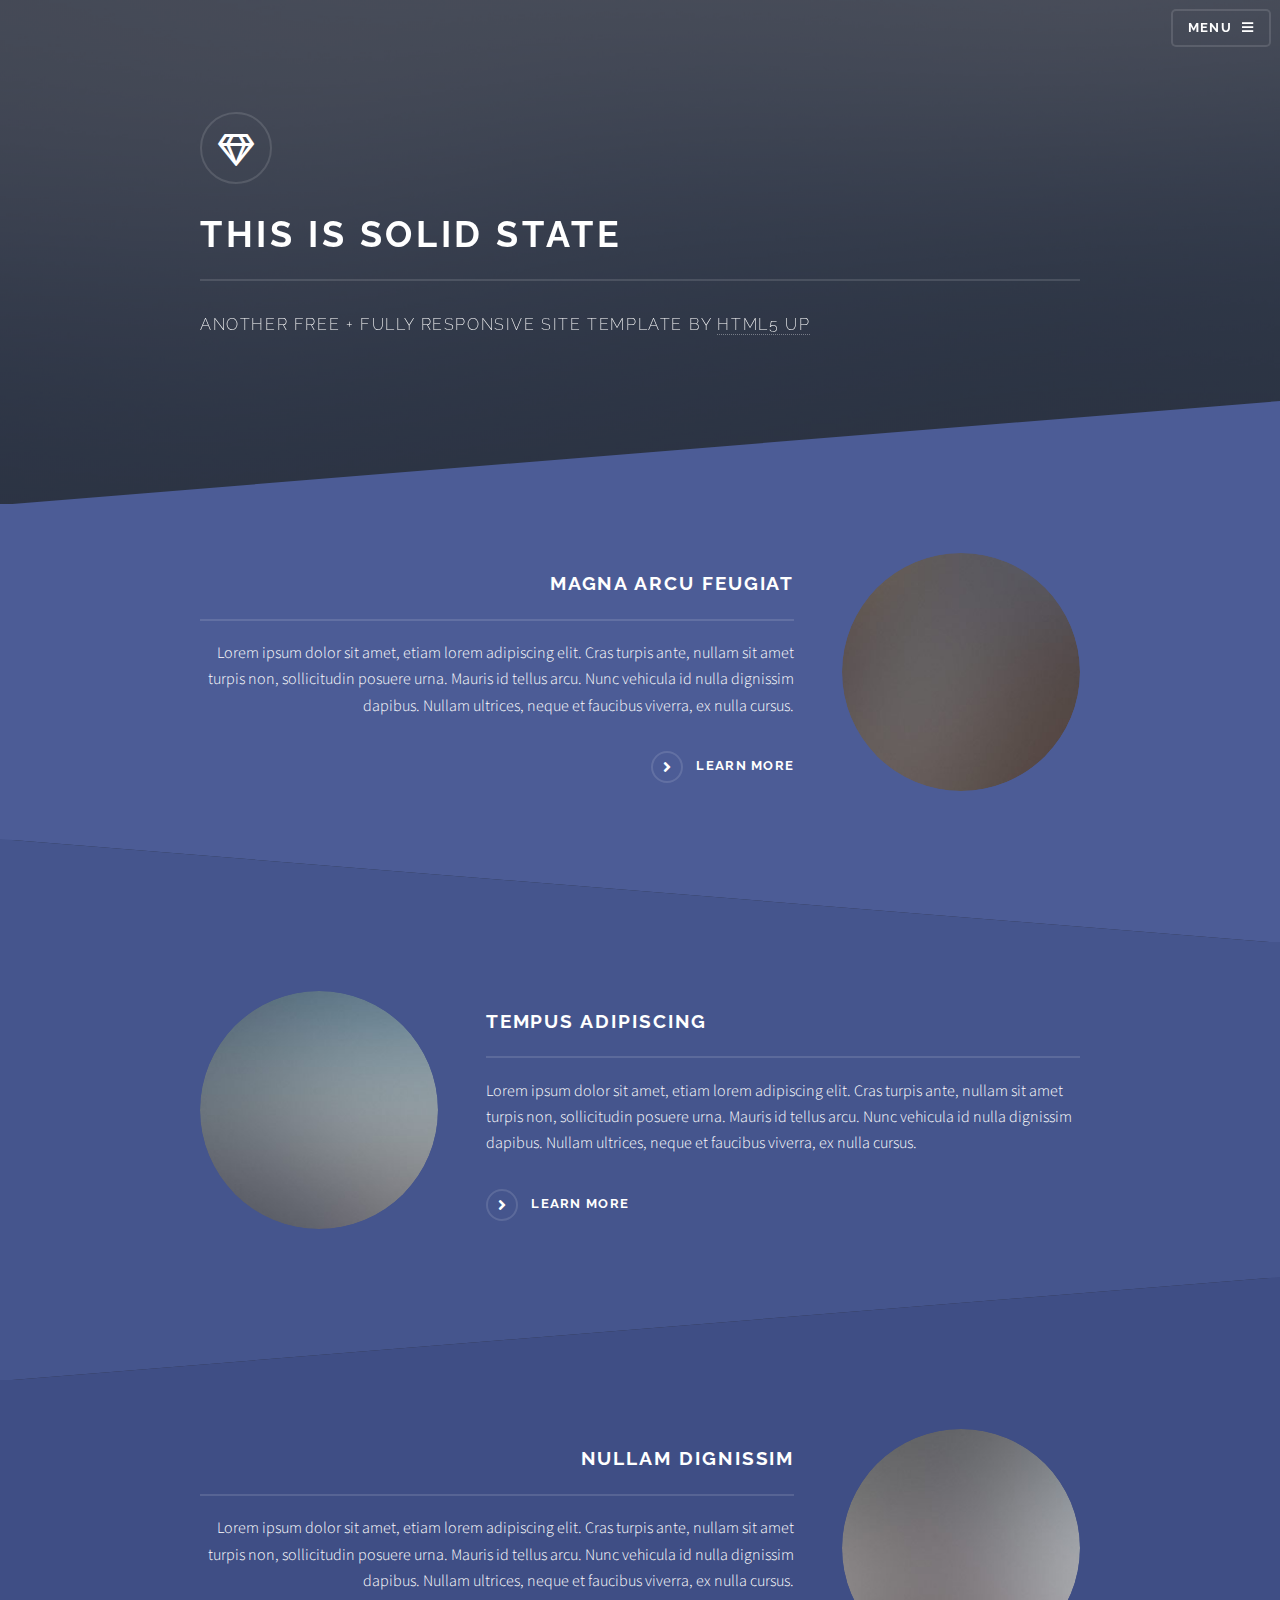
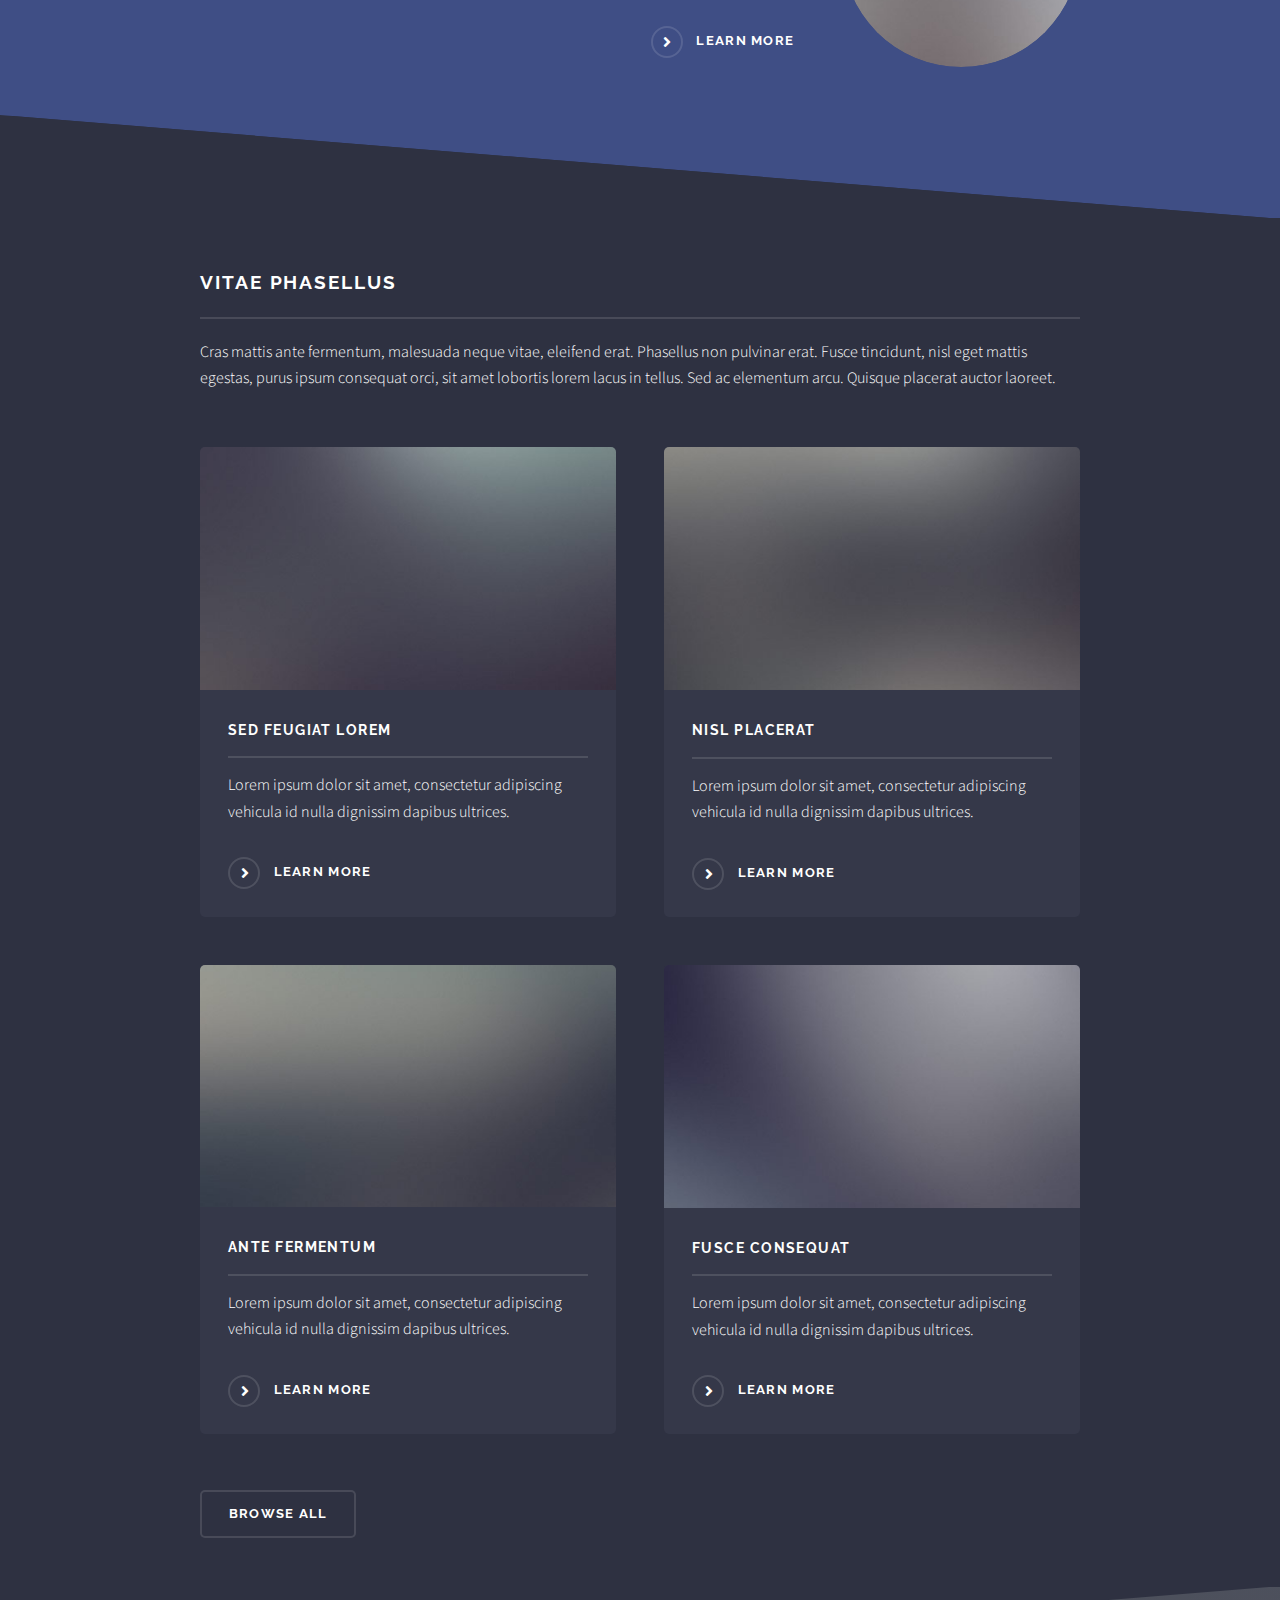
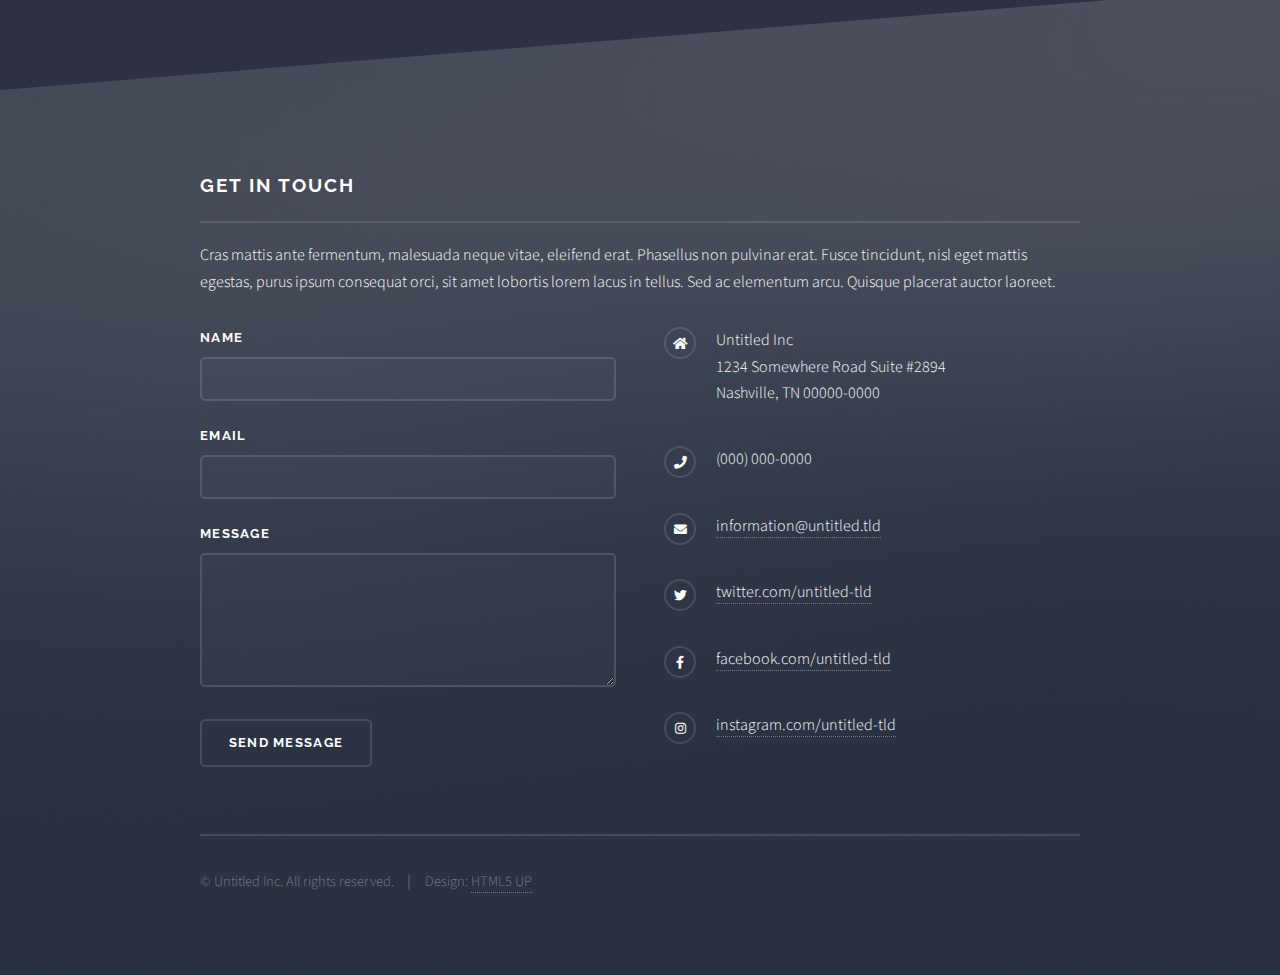
==== index.html @ 8d678330 "Add files via upload" ====
<!DOCTYPE HTML>
<!--
	Solid State by HTML5 UP
	html5up.net | @ajlkn
	Free for personal and commercial use under the CCA 3.0 license (html5up.net/license)
-->
<html>
	<head>
		<title>Solid State by HTML5 UP</title>
		<meta charset="utf-8" />
		<meta name="viewport" content="width=device-width, initial-scale=1, user-scalable=no" />
		<link rel="stylesheet" href="assets/css/main.css" />
		<noscript><link rel="stylesheet" href="assets/css/noscript.css" /></noscript>
	</head>
	<body class="is-preload">

		<!-- Page Wrapper -->
			<div id="page-wrapper">

				<!-- Header -->
					<header id="header" class="alt">
						<h1><a href="index.html">Solid State</a></h1>
						<nav>
							<a href="#menu">Menu</a>
						</nav>
					</header>

				<!-- Menu -->
					<nav id="menu">
						<div class="inner">
							<h2>Menu</h2>
							<ul class="links">
								<li><a href="index.html">Home</a></li>
								<li><a href="generic.html">Generic</a></li>
								<li><a href="elements.html">Elements</a></li>
								<li><a href="#">Log In</a></li>
								<li><a href="#">Sign Up</a></li>
							</ul>
							<a href="#" class="close">Close</a>
						</div>
					</nav>

				<!-- Banner -->
					<section id="banner">
						<div class="inner">
							<div class="logo"><span class="icon fa-gem"></span></div>
							<h2>This is Solid State</h2>
							<p>Another free + fully responsive site template by <a href="http://html5up.net">HTML5 UP</a></p>
						</div>
					</section>

				<!-- Wrapper -->
					<section id="wrapper">

						<!-- One -->
							<section id="one" class="wrapper spotlight style1">
								<div class="inner">
									<a href="#" class="image"><img src="images/pic01.jpg" alt="" /></a>
									<div class="content">
										<h2 class="major">Magna arcu feugiat</h2>
										<p>Lorem ipsum dolor sit amet, etiam lorem adipiscing elit. Cras turpis ante, nullam sit amet turpis non, sollicitudin posuere urna. Mauris id tellus arcu. Nunc vehicula id nulla dignissim dapibus. Nullam ultrices, neque et faucibus viverra, ex nulla cursus.</p>
										<a href="#" class="special">Learn more</a>
									</div>
								</div>
							</section>

						<!-- Two -->
							<section id="two" class="wrapper alt spotlight style2">
								<div class="inner">
									<a href="#" class="image"><img src="images/pic02.jpg" alt="" /></a>
									<div class="content">
										<h2 class="major">Tempus adipiscing</h2>
										<p>Lorem ipsum dolor sit amet, etiam lorem adipiscing elit. Cras turpis ante, nullam sit amet turpis non, sollicitudin posuere urna. Mauris id tellus arcu. Nunc vehicula id nulla dignissim dapibus. Nullam ultrices, neque et faucibus viverra, ex nulla cursus.</p>
										<a href="#" class="special">Learn more</a>
									</div>
								</div>
							</section>

						<!-- Three -->
							<section id="three" class="wrapper spotlight style3">
								<div class="inner">
									<a href="#" class="image"><img src="images/pic03.jpg" alt="" /></a>
									<div class="content">
										<h2 class="major">Nullam dignissim</h2>
										<p>Lorem ipsum dolor sit amet, etiam lorem adipiscing elit. Cras turpis ante, nullam sit amet turpis non, sollicitudin posuere urna. Mauris id tellus arcu. Nunc vehicula id nulla dignissim dapibus. Nullam ultrices, neque et faucibus viverra, ex nulla cursus.</p>
										<a href="#" class="special">Learn more</a>
									</div>
								</div>
							</section>

						<!-- Four -->
							<section id="four" class="wrapper alt style1">
								<div class="inner">
									<h2 class="major">Vitae phasellus</h2>
									<p>Cras mattis ante fermentum, malesuada neque vitae, eleifend erat. Phasellus non pulvinar erat. Fusce tincidunt, nisl eget mattis egestas, purus ipsum consequat orci, sit amet lobortis lorem lacus in tellus. Sed ac elementum arcu. Quisque placerat auctor laoreet.</p>
									<section class="features">
										<article>
											<a href="#" class="image"><img src="images/pic04.jpg" alt="" /></a>
											<h3 class="major">Sed feugiat lorem</h3>
											<p>Lorem ipsum dolor sit amet, consectetur adipiscing vehicula id nulla dignissim dapibus ultrices.</p>
											<a href="#" class="special">Learn more</a>
										</article>
										<article>
											<a href="#" class="image"><img src="images/pic05.jpg" alt="" /></a>
											<h3 class="major">Nisl placerat</h3>
											<p>Lorem ipsum dolor sit amet, consectetur adipiscing vehicula id nulla dignissim dapibus ultrices.</p>
											<a href="#" class="special">Learn more</a>
										</article>
										<article>
											<a href="#" class="image"><img src="images/pic06.jpg" alt="" /></a>
											<h3 class="major">Ante fermentum</h3>
											<p>Lorem ipsum dolor sit amet, consectetur adipiscing vehicula id nulla dignissim dapibus ultrices.</p>
											<a href="#" class="special">Learn more</a>
										</article>
										<article>
											<a href="#" class="image"><img src="images/pic07.jpg" alt="" /></a>
											<h3 class="major">Fusce consequat</h3>
											<p>Lorem ipsum dolor sit amet, consectetur adipiscing vehicula id nulla dignissim dapibus ultrices.</p>
											<a href="#" class="special">Learn more</a>
										</article>
									</section>
									<ul class="actions">
										<li><a href="#" class="button">Browse All</a></li>
									</ul>
								</div>
							</section>

					</section>

				<!-- Footer -->
					<section id="footer">
						<div class="inner">
							<h2 class="major">Get in touch</h2>
							<p>Cras mattis ante fermentum, malesuada neque vitae, eleifend erat. Phasellus non pulvinar erat. Fusce tincidunt, nisl eget mattis egestas, purus ipsum consequat orci, sit amet lobortis lorem lacus in tellus. Sed ac elementum arcu. Quisque placerat auctor laoreet.</p>
							<form method="post" action="#">
								<div class="fields">
									<div class="field">
										<label for="name">Name</label>
										<input type="text" name="name" id="name" />
									</div>
									<div class="field">
										<label for="email">Email</label>
										<input type="email" name="email" id="email" />
									</div>
									<div class="field">
										<label for="message">Message</label>
										<textarea name="message" id="message" rows="4"></textarea>
									</div>
								</div>
								<ul class="actions">
									<li><input type="submit" value="Send Message" /></li>
								</ul>
							</form>
							<ul class="contact">
								<li class="icon solid fa-home">
									Untitled Inc<br />
									1234 Somewhere Road Suite #2894<br />
									Nashville, TN 00000-0000
								</li>
								<li class="icon solid fa-phone">(000) 000-0000</li>
								<li class="icon solid fa-envelope"><a href="#">information@untitled.tld</a></li>
								<li class="icon brands fa-twitter"><a href="#">twitter.com/untitled-tld</a></li>
								<li class="icon brands fa-facebook-f"><a href="#">facebook.com/untitled-tld</a></li>
								<li class="icon brands fa-instagram"><a href="#">instagram.com/untitled-tld</a></li>
							</ul>
							<ul class="copyright">
								<li>&copy; Untitled Inc. All rights reserved.</li><li>Design: <a href="http://html5up.net">HTML5 UP</a></li>
							</ul>
						</div>
					</section>

			</div>

		<!-- Scripts -->
			<script src="assets/js/jquery.min.js"></script>
			<script src="assets/js/jquery.scrollex.min.js"></script>
			<script src="assets/js/browser.min.js"></script>
			<script src="assets/js/breakpoints.min.js"></script>
			<script src="assets/js/util.js"></script>
			<script src="assets/js/main.js"></script>

	</body>
</html>
---- assets/css/main.css ----
@import url(fontawesome-all.min.css);
@import url("https://fonts.googleapis.com/css?family=Raleway:200,700|Source+Sans+Pro:300,600,300italic,600italic");

/*
	Solid State by HTML5 UP
	html5up.net | @ajlkn
	Free for personal and commercial use under the CCA 3.0 license (html5up.net/license)
*/

html, body, div, span, applet, object,
iframe, h1, h2, h3, h4, h5, h6, p, blockquote,
pre, a, abbr, acronym, address, big, cite,
code, del, dfn, em, img, ins, kbd, q, s, samp,
small, strike, strong, sub, sup, tt, var, b,
u, i, center, dl, dt, dd, ol, ul, li, fieldset,
form, label, legend, table, caption, tbody,
tfoot, thead, tr, th, td, article, aside,
canvas, details, embed, figure, figcaption,
footer, header, hgroup, menu, nav, output, ruby,
section, summary, time, mark, audio, video {
	margin: 0;
	padding: 0;
	border: 0;
	font-size: 100%;
	font: inherit;
	vertical-align: baseline;}

article, aside, details, figcaption, figure,
footer, header, hgroup, menu, nav, section {
	display: block;}

body {
	line-height: 1;
}

ol, ul {
	list-style: none;
}

blockquote, q {
	quotes: none;
}

	blockquote:before, blockquote:after, q:before, q:after {
		content: '';
		content: none;
	}

table {
	border-collapse: collapse;
	border-spacing: 0;
}

body {
	-webkit-text-size-adjust: none;
}

mark {
	background-color: transparent;
	color: inherit;
}

input::-moz-focus-inner {
	border: 0;
	padding: 0;
}

input, select, textarea {
	-moz-appearance: none;
	-webkit-appearance: none;
	-ms-appearance: none;
	appearance: none;
}

/* Basic */

	@-ms-viewport {
		width: device-width;
	}

	body {
		-ms-overflow-style: scrollbar;
	}

	@media screen and (max-width: 480px) {

		html, body {
			min-width: 320px;
		}

	}

	html {
		box-sizing: border-box;
	}

	*, *:before, *:after {
		box-sizing: inherit;
	}

	body {
		background-color: #2e3141;
		background-image: linear-gradient(to top, rgba(46, 49, 65, 0.8), rgba(46, 49, 65, 0.8)), url("../../images/bg.jpg");
		background-size: auto, cover;
		background-attachment: fixed, fixed;
		background-position: center, center;
	}

		body.is-preload *, body.is-preload *:before, body.is-preload *:after {
			-moz-animation: none !important;
			-webkit-animation: none !important;
			-ms-animation: none !important;
			animation: none !important;
			-moz-transition: none !important;
			-webkit-transition: none !important;
			-ms-transition: none !important;
			transition: none !important;
		}

/* Type */

	body, input, select, textarea {
		color: #ffffff;
		font-family: "Source Sans Pro", Helvetica, sans-serif;
		font-size: 16.5pt;
		font-weight: 300;
		line-height: 1.65;
	}

		@media screen and (max-width: 1680px) {

			body, input, select, textarea {
				font-size: 13pt;
			}

		}

		@media screen and (max-width: 1280px) {

			body, input, select, textarea {
				font-size: 12pt;
			}

		}

		@media screen and (max-width: 980px) {

			body, input, select, textarea {
				font-size: 12pt;
			}

		}

		@media screen and (max-width: 736px) {

			body, input, select, textarea {
				font-size: 12pt;
			}

		}

		@media screen and (max-width: 480px) {

			body, input, select, textarea {
				font-size: 12pt;
			}

		}

	a {
		-moz-transition: color 0.2s ease-in-out, border-bottom-color 0.2s ease-in-out;
		-webkit-transition: color 0.2s ease-in-out, border-bottom-color 0.2s ease-in-out;
		-ms-transition: color 0.2s ease-in-out, border-bottom-color 0.2s ease-in-out;
		transition: color 0.2s ease-in-out, border-bottom-color 0.2s ease-in-out;
		border-bottom: dotted 1px rgba(255, 255, 255, 0.35);
		color: #ffffff;
		text-decoration: none;
	}

		a:hover {
			border-bottom-color: transparent;
			color: #ffffff !important;
		}

		a.special:not(.button) {
			text-decoration: none;
			border-bottom: 0;
			display: block;
			font-family: Raleway, Helvetica, sans-serif;
			font-size: 0.8em;
			font-weight: 700;
			letter-spacing: 0.1em;
			margin: 0 0 2em 0;
			text-transform: uppercase;
		}

			a.special:not(.button):before {
				-moz-osx-font-smoothing: grayscale;
				-webkit-font-smoothing: antialiased;
				display: inline-block;
				font-style: normal;
				font-variant: normal;
				text-rendering: auto;
				line-height: 1;
				text-transform: none !important;
				font-family: 'Font Awesome 5 Free';
				font-weight: 900;
			}

			a.special:not(.button):before {
				-moz-transition: background-color 0.2s ease-in-out;
				-webkit-transition: background-color 0.2s ease-in-out;
				-ms-transition: background-color 0.2s ease-in-out;
				transition: background-color 0.2s ease-in-out;
				border-radius: 100%;
				border: solid 2px rgba(255, 255, 255, 0.125);
				content: '\f105';
				display: inline-block;
				font-size: 1.25em;
				height: 2em;
				line-height: 1.75em;
				margin-right: 0.85em;
				text-align: center;
				text-indent: 0.15em;
				vertical-align: middle;
				width: 2em;
			}

			a.special:not(.button):hover:before {
				background-color: rgba(255, 255, 255, 0.025);
			}

			a.special:not(.button):active:before {
				background-color: rgba(255, 255, 255, 0.075);
			}

	strong, b {
		color: #ffffff;
		font-weight: 600;
	}

	em, i {
		font-style: italic;
	}

	p {
		margin: 0 0 2em 0;
	}

	h1, h2, h3, h4, h5, h6 {
		color: #ffffff;
		font-family: Raleway, Helvetica, sans-serif;
		font-weight: 700;
		letter-spacing: 0.1em;
		margin: 0 0 1em 0;
		text-transform: uppercase;
	}

		h1 a, h2 a, h3 a, h4 a, h5 a, h6 a {
			color: inherit;
			text-decoration: none;
			border-bottom: 0;
		}

		h1 span, h2 span, h3 span, h4 span, h5 span, h6 span {
			font-weight: 200;
		}

		h1.major, h2.major, h3.major, h4.major, h5.major, h6.major {
			padding-bottom: 1em;
			border-bottom: solid 2px rgba(255, 255, 255, 0.125);
		}

	h2 {
		font-size: 1.2em;
	}

	h3 {
		font-size: 0.9em;
	}

	h4 {
		font-size: 0.7em;
	}

	h5 {
		font-size: 0.7em;
	}

	h6 {
		font-size: 0.7em;
	}

	@media screen and (max-width: 736px) {

		h2 {
			font-size: 1em;
		}

		h3 {
			font-size: 0.8em;
		}

	}

	sub {
		font-size: 0.8em;
		position: relative;
		top: 0.5em;
	}

	sup {
		font-size: 0.8em;
		position: relative;
		top: -0.5em;
	}

	blockquote {
		border-left: solid 4px rgba(255, 255, 255, 0.125);
		font-style: italic;
		margin: 0 0 2em 0;
		padding: 0.5em 0 0.5em 2em;
	}

	code {
		background: rgba(255, 255, 255, 0.025);
		border-radius: 5px;
		border: solid 2px rgba(255, 255, 255, 0.125);
		font-family: "Courier New", monospace;
		font-size: 0.9em;
		margin: 0 0.25em;
		padding: 0.25em 0.65em;
	}

	pre {
		-webkit-overflow-scrolling: touch;
		font-family: "Courier New", monospace;
		font-size: 0.9em;
		margin: 0 0 2em 0;
	}

		pre code {
			display: block;
			line-height: 1.75em;
			padding: 1em 1.5em;
			overflow-x: auto;
		}

	hr {
		border: 0;
		border-bottom: solid 2px rgba(255, 255, 255, 0.125);
		margin: 2.5em 0;
	}

		hr.major {
			margin: 4em 0;
		}

	.align-left {
		text-align: left;
	}

	.align-center {
		text-align: center;
	}

	.align-right {
		text-align: right;
	}

/* Row */

	.row {
		display: flex;
		flex-wrap: wrap;
		box-sizing: border-box;
		align-items: stretch;
	}

		.row > * {
			box-sizing: border-box;
		}

		.row.gtr-uniform > * > :last-child {
			margin-bottom: 0;
		}

		.row.aln-left {
			justify-content: flex-start;
		}

		.row.aln-center {
			justify-content: center;
		}

		.row.aln-right {
			justify-content: flex-end;
		}

		.row.aln-top {
			align-items: flex-start;
		}

		.row.aln-middle {
			align-items: center;
		}

		.row.aln-bottom {
			align-items: flex-end;
		}

		.row > .imp {
			order: -1;
		}

		.row > .col-1 {
			width: 8.33333%;
		}

		.row > .off-1 {
			margin-left: 8.33333%;
		}

		.row > .col-2 {
			width: 16.66667%;
		}

		.row > .off-2 {
			margin-left: 16.66667%;
		}

		.row > .col-3 {
			width: 25%;
		}

		.row > .off-3 {
			margin-left: 25%;
		}

		.row > .col-4 {
			width: 33.33333%;
		}

		.row > .off-4 {
			margin-left: 33.33333%;
		}

		.row > .col-5 {
			width: 41.66667%;
		}

		.row > .off-5 {
			margin-left: 41.66667%;
		}

		.row > .col-6 {
			width: 50%;
		}

		.row > .off-6 {
			margin-left: 50%;
		}

		.row > .col-7 {
			width: 58.33333%;
		}

		.row > .off-7 {
			margin-left: 58.33333%;
		}

		.row > .col-8 {
			width: 66.66667%;
		}

		.row > .off-8 {
			margin-left: 66.66667%;
		}

		.row > .col-9 {
			width: 75%;
		}

		.row > .off-9 {
			margin-left: 75%;
		}

		.row > .col-10 {
			width: 83.33333%;
		}

		.row > .off-10 {
			margin-left: 83.33333%;
		}

		.row > .col-11 {
			width: 91.66667%;
		}

		.row > .off-11 {
			margin-left: 91.66667%;
		}

		.row > .col-12 {
			width: 100%;
		}

		.row > .off-12 {
			margin-left: 100%;
		}

		.row.gtr-0 {
			margin-top: 0;
			margin-left: 0em;
		}

			.row.gtr-0 > * {
				padding: 0 0 0 0em;
			}

			.row.gtr-0.gtr-uniform {
				margin-top: 0em;
			}

				.row.gtr-0.gtr-uniform > * {
					padding-top: 0em;
				}

		.row.gtr-25 {
			margin-top: 0;
			margin-left: -0.4375em;
		}

			.row.gtr-25 > * {
				padding: 0 0 0 0.4375em;
			}

			.row.gtr-25.gtr-uniform {
				margin-top: -0.4375em;
			}

				.row.gtr-25.gtr-uniform > * {
					padding-top: 0.4375em;
				}

		.row.gtr-50 {
			margin-top: 0;
			margin-left: -0.875em;
		}

			.row.gtr-50 > * {
				padding: 0 0 0 0.875em;
			}

			.row.gtr-50.gtr-uniform {
				margin-top: -0.875em;
			}

				.row.gtr-50.gtr-uniform > * {
					padding-top: 0.875em;
				}

		.row {
			margin-top: 0;
			margin-left: -1.75em;
		}

			.row > * {
				padding: 0 0 0 1.75em;
			}

			.row.gtr-uniform {
				margin-top: -1.75em;
			}

				.row.gtr-uniform > * {
					padding-top: 1.75em;
				}

		.row.gtr-150 {
			margin-top: 0;
			margin-left: -2.625em;
		}

			.row.gtr-150 > * {
				padding: 0 0 0 2.625em;
			}

			.row.gtr-150.gtr-uniform {
				margin-top: -2.625em;
			}

				.row.gtr-150.gtr-uniform > * {
					padding-top: 2.625em;
				}

		.row.gtr-200 {
			margin-top: 0;
			margin-left: -3.5em;
		}

			.row.gtr-200 > * {
				padding: 0 0 0 3.5em;
			}

			.row.gtr-200.gtr-uniform {
				margin-top: -3.5em;
			}

				.row.gtr-200.gtr-uniform > * {
					padding-top: 3.5em;
				}

		@media screen and (max-width: 1680px) {

			.row {
				display: flex;
				flex-wrap: wrap;
				box-sizing: border-box;
				align-items: stretch;
			}

				.row > * {
					box-sizing: border-box;
				}

				.row.gtr-uniform > * > :last-child {
					margin-bottom: 0;
				}

				.row.aln-left {
					justify-content: flex-start;
				}

				.row.aln-center {
					justify-content: center;
				}

				.row.aln-right {
					justify-content: flex-end;
				}

				.row.aln-top {
					align-items: flex-start;
				}

				.row.aln-middle {
					align-items: center;
				}

				.row.aln-bottom {
					align-items: flex-end;
				}

				.row > .imp-xlarge {
					order: -1;
				}

				.row > .col-1-xlarge {
					width: 8.33333%;
				}

				.row > .off-1-xlarge {
					margin-left: 8.33333%;
				}

				.row > .col-2-xlarge {
					width: 16.66667%;
				}

				.row > .off-2-xlarge {
					margin-left: 16.66667%;
				}

				.row > .col-3-xlarge {
					width: 25%;
				}

				.row > .off-3-xlarge {
					margin-left: 25%;
				}

				.row > .col-4-xlarge {
					width: 33.33333%;
				}

				.row > .off-4-xlarge {
					margin-left: 33.33333%;
				}

				.row > .col-5-xlarge {
					width: 41.66667%;
				}

				.row > .off-5-xlarge {
					margin-left: 41.66667%;
				}

				.row > .col-6-xlarge {
					width: 50%;
				}

				.row > .off-6-xlarge {
					margin-left: 50%;
				}

				.row > .col-7-xlarge {
					width: 58.33333%;
				}

				.row > .off-7-xlarge {
					margin-left: 58.33333%;
				}

				.row > .col-8-xlarge {
					width: 66.66667%;
				}

				.row > .off-8-xlarge {
					margin-left: 66.66667%;
				}

				.row > .col-9-xlarge {
					width: 75%;
				}

				.row > .off-9-xlarge {
					margin-left: 75%;
				}

				.row > .col-10-xlarge {
					width: 83.33333%;
				}

				.row > .off-10-xlarge {
					margin-left: 83.33333%;
				}

				.row > .col-11-xlarge {
					width: 91.66667%;
				}

				.row > .off-11-xlarge {
					margin-left: 91.66667%;
				}

				.row > .col-12-xlarge {
					width: 100%;
				}

				.row > .off-12-xlarge {
					margin-left: 100%;
				}

				.row.gtr-0 {
					margin-top: 0;
					margin-left: 0em;
				}

					.row.gtr-0 > * {
						padding: 0 0 0 0em;
					}

					.row.gtr-0.gtr-uniform {
						margin-top: 0em;
					}

						.row.gtr-0.gtr-uniform > * {
							padding-top: 0em;
						}

				.row.gtr-25 {
					margin-top: 0;
					margin-left: -0.4375em;
				}

					.row.gtr-25 > * {
						padding: 0 0 0 0.4375em;
					}

					.row.gtr-25.gtr-uniform {
						margin-top: -0.4375em;
					}

						.row.gtr-25.gtr-uniform > * {
							padding-top: 0.4375em;
						}

				.row.gtr-50 {
					margin-top: 0;
					margin-left: -0.875em;
				}

					.row.gtr-50 > * {
						padding: 0 0 0 0.875em;
					}

					.row.gtr-50.gtr-uniform {
						margin-top: -0.875em;
					}

						.row.gtr-50.gtr-uniform > * {
							padding-top: 0.875em;
						}

				.row {
					margin-top: 0;
					margin-left: -1.75em;
				}

					.row > * {
						padding: 0 0 0 1.75em;
					}

					.row.gtr-uniform {
						margin-top: -1.75em;
					}

						.row.gtr-uniform > * {
							padding-top: 1.75em;
						}

				.row.gtr-150 {
					margin-top: 0;
					margin-left: -2.625em;
				}

					.row.gtr-150 > * {
						padding: 0 0 0 2.625em;
					}

					.row.gtr-150.gtr-uniform {
						margin-top: -2.625em;
					}

						.row.gtr-150.gtr-uniform > * {
							padding-top: 2.625em;
						}

				.row.gtr-200 {
					margin-top: 0;
					margin-left: -3.5em;
				}

					.row.gtr-200 > * {
						padding: 0 0 0 3.5em;
					}

					.row.gtr-200.gtr-uniform {
						margin-top: -3.5em;
					}

						.row.gtr-200.gtr-uniform > * {
							padding-top: 3.5em;
						}

		}

		@media screen and (max-width: 1280px) {

			.row {
				display: flex;
				flex-wrap: wrap;
				box-sizing: border-box;
				align-items: stretch;
			}

				.row > * {
					box-sizing: border-box;
				}

				.row.gtr-uniform > * > :last-child {
					margin-bottom: 0;
				}

				.row.aln-left {
					justify-content: flex-start;
				}

				.row.aln-center {
					justify-content: center;
				}

				.row.aln-right {
					justify-content: flex-end;
				}

				.row.aln-top {
					align-items: flex-start;
				}

				.row.aln-middle {
					align-items: center;
				}

				.row.aln-bottom {
					align-items: flex-end;
				}

				.row > .imp-large {
					order: -1;
				}

				.row > .col-1-large {
					width: 8.33333%;
				}

				.row > .off-1-large {
					margin-left: 8.33333%;
				}

				.row > .col-2-large {
					width: 16.66667%;
				}

				.row > .off-2-large {
					margin-left: 16.66667%;
				}

				.row > .col-3-large {
					width: 25%;
				}

				.row > .off-3-large {
					margin-left: 25%;
				}

				.row > .col-4-large {
					width: 33.33333%;
				}

				.row > .off-4-large {
					margin-left: 33.33333%;
				}

				.row > .col-5-large {
					width: 41.66667%;
				}

				.row > .off-5-large {
					margin-left: 41.66667%;
				}

				.row > .col-6-large {
					width: 50%;
				}

				.row > .off-6-large {
					margin-left: 50%;
				}

				.row > .col-7-large {
					width: 58.33333%;
				}

				.row > .off-7-large {
					margin-left: 58.33333%;
				}

				.row > .col-8-large {
					width: 66.66667%;
				}

				.row > .off-8-large {
					margin-left: 66.66667%;
				}

				.row > .col-9-large {
					width: 75%;
				}

				.row > .off-9-large {
					margin-left: 75%;
				}

				.row > .col-10-large {
					width: 83.33333%;
				}

				.row > .off-10-large {
					margin-left: 83.33333%;
				}

				.row > .col-11-large {
					width: 91.66667%;
				}

				.row > .off-11-large {
					margin-left: 91.66667%;
				}

				.row > .col-12-large {
					width: 100%;
				}

				.row > .off-12-large {
					margin-left: 100%;
				}

				.row.gtr-0 {
					margin-top: 0;
					margin-left: 0em;
				}

					.row.gtr-0 > * {
						padding: 0 0 0 0em;
					}

					.row.gtr-0.gtr-uniform {
						margin-top: 0em;
					}

						.row.gtr-0.gtr-uniform > * {
							padding-top: 0em;
						}

				.row.gtr-25 {
					margin-top: 0;
					margin-left: -0.4375em;
				}

					.row.gtr-25 > * {
						padding: 0 0 0 0.4375em;
					}

					.row.gtr-25.gtr-uniform {
						margin-top: -0.4375em;
					}

						.row.gtr-25.gtr-uniform > * {
							padding-top: 0.4375em;
						}

				.row.gtr-50 {
					margin-top: 0;
					margin-left: -0.875em;
				}

					.row.gtr-50 > * {
						padding: 0 0 0 0.875em;
					}

					.row.gtr-50.gtr-uniform {
						margin-top: -0.875em;
					}

						.row.gtr-50.gtr-uniform > * {
							padding-top: 0.875em;
						}

				.row {
					margin-top: 0;
					margin-left: -1.75em;
				}

					.row > * {
						padding: 0 0 0 1.75em;
					}

					.row.gtr-uniform {
						margin-top: -1.75em;
					}

						.row.gtr-uniform > * {
							padding-top: 1.75em;
						}

				.row.gtr-150 {
					margin-top: 0;
					margin-left: -2.625em;
				}

					.row.gtr-150 > * {
						padding: 0 0 0 2.625em;
					}

					.row.gtr-150.gtr-uniform {
						margin-top: -2.625em;
					}

						.row.gtr-150.gtr-uniform > * {
							padding-top: 2.625em;
						}

				.row.gtr-200 {
					margin-top: 0;
					margin-left: -3.5em;
				}

					.row.gtr-200 > * {
						padding: 0 0 0 3.5em;
					}

					.row.gtr-200.gtr-uniform {
						margin-top: -3.5em;
					}

						.row.gtr-200.gtr-uniform > * {
							padding-top: 3.5em;
						}

		}

		@media screen and (max-width: 980px) {

			.row {
				display: flex;
				flex-wrap: wrap;
				box-sizing: border-box;
				align-items: stretch;
			}

				.row > * {
					box-sizing: border-box;
				}

				.row.gtr-uniform > * > :last-child {
					margin-bottom: 0;
				}

				.row.aln-left {
					justify-content: flex-start;
				}

				.row.aln-center {
					justify-content: center;
				}

				.row.aln-right {
					justify-content: flex-end;
				}

				.row.aln-top {
					align-items: flex-start;
				}

				.row.aln-middle {
					align-items: center;
				}

				.row.aln-bottom {
					align-items: flex-end;
				}

				.row > .imp-medium {
					order: -1;
				}

				.row > .col-1-medium {
					width: 8.33333%;
				}

				.row > .off-1-medium {
					margin-left: 8.33333%;
				}

				.row > .col-2-medium {
					width: 16.66667%;
				}

				.row > .off-2-medium {
					margin-left: 16.66667%;
				}

				.row > .col-3-medium {
					width: 25%;
				}

				.row > .off-3-medium {
					margin-left: 25%;
				}

				.row > .col-4-medium {
					width: 33.33333%;
				}

				.row > .off-4-medium {
					margin-left: 33.33333%;
				}

				.row > .col-5-medium {
					width: 41.66667%;
				}

				.row > .off-5-medium {
					margin-left: 41.66667%;
				}

				.row > .col-6-medium {
					width: 50%;
				}

				.row > .off-6-medium {
					margin-left: 50%;
				}

				.row > .col-7-medium {
					width: 58.33333%;
				}

				.row > .off-7-medium {
					margin-left: 58.33333%;
				}

				.row > .col-8-medium {
					width: 66.66667%;
				}

				.row > .off-8-medium {
					margin-left: 66.66667%;
				}

				.row > .col-9-medium {
					width: 75%;
				}

				.row > .off-9-medium {
					margin-left: 75%;
				}

				.row > .col-10-medium {
					width: 83.33333%;
				}

				.row > .off-10-medium {
					margin-left: 83.33333%;
				}

				.row > .col-11-medium {
					width: 91.66667%;
				}

				.row > .off-11-medium {
					margin-left: 91.66667%;
				}

				.row > .col-12-medium {
					width: 100%;
				}

				.row > .off-12-medium {
					margin-left: 100%;
				}

				.row.gtr-0 {
					margin-top: 0;
					margin-left: 0em;
				}

					.row.gtr-0 > * {
						padding: 0 0 0 0em;
					}

					.row.gtr-0.gtr-uniform {
						margin-top: 0em;
					}

						.row.gtr-0.gtr-uniform > * {
							padding-top: 0em;
						}

				.row.gtr-25 {
					margin-top: 0;
					margin-left: -0.4375em;
				}

					.row.gtr-25 > * {
						padding: 0 0 0 0.4375em;
					}

					.row.gtr-25.gtr-uniform {
						margin-top: -0.4375em;
					}

						.row.gtr-25.gtr-uniform > * {
							padding-top: 0.4375em;
						}

				.row.gtr-50 {
					margin-top: 0;
					margin-left: -0.875em;
				}

					.row.gtr-50 > * {
						padding: 0 0 0 0.875em;
					}

					.row.gtr-50.gtr-uniform {
						margin-top: -0.875em;
					}

						.row.gtr-50.gtr-uniform > * {
							padding-top: 0.875em;
						}

				.row {
					margin-top: 0;
					margin-left: -1.75em;
				}

					.row > * {
						padding: 0 0 0 1.75em;
					}

					.row.gtr-uniform {
						margin-top: -1.75em;
					}

						.row.gtr-uniform > * {
							padding-top: 1.75em;
						}

				.row.gtr-150 {
					margin-top: 0;
					margin-left: -2.625em;
				}

					.row.gtr-150 > * {
						padding: 0 0 0 2.625em;
					}

					.row.gtr-150.gtr-uniform {
						margin-top: -2.625em;
					}

						.row.gtr-150.gtr-uniform > * {
							padding-top: 2.625em;
						}

				.row.gtr-200 {
					margin-top: 0;
					margin-left: -3.5em;
				}

					.row.gtr-200 > * {
						padding: 0 0 0 3.5em;
					}

					.row.gtr-200.gtr-uniform {
						margin-top: -3.5em;
					}

						.row.gtr-200.gtr-uniform > * {
							padding-top: 3.5em;
						}

		}

		@media screen and (max-width: 736px) {

			.row {
				display: flex;
				flex-wrap: wrap;
				box-sizing: border-box;
				align-items: stretch;
			}

				.row > * {
					box-sizing: border-box;
				}

				.row.gtr-uniform > * > :last-child {
					margin-bottom: 0;
				}

				.row.aln-left {
					justify-content: flex-start;
				}

				.row.aln-center {
					justify-content: center;
				}

				.row.aln-right {
					justify-content: flex-end;
				}

				.row.aln-top {
					align-items: flex-start;
				}

				.row.aln-middle {
					align-items: center;
				}

				.row.aln-bottom {
					align-items: flex-end;
				}

				.row > .imp-small {
					order: -1;
				}

				.row > .col-1-small {
					width: 8.33333%;
				}

				.row > .off-1-small {
					margin-left: 8.33333%;
				}

				.row > .col-2-small {
					width: 16.66667%;
				}

				.row > .off-2-small {
					margin-left: 16.66667%;
				}

				.row > .col-3-small {
					width: 25%;
				}

				.row > .off-3-small {
					margin-left: 25%;
				}

				.row > .col-4-small {
					width: 33.33333%;
				}

				.row > .off-4-small {
					margin-left: 33.33333%;
				}

				.row > .col-5-small {
					width: 41.66667%;
				}

				.row > .off-5-small {
					margin-left: 41.66667%;
				}

				.row > .col-6-small {
					width: 50%;
				}

				.row > .off-6-small {
					margin-left: 50%;
				}

				.row > .col-7-small {
					width: 58.33333%;
				}

				.row > .off-7-small {
					margin-left: 58.33333%;
				}

				.row > .col-8-small {
					width: 66.66667%;
				}

				.row > .off-8-small {
					margin-left: 66.66667%;
				}

				.row > .col-9-small {
					width: 75%;
				}

				.row > .off-9-small {
					margin-left: 75%;
				}

				.row > .col-10-small {
					width: 83.33333%;
				}

				.row > .off-10-small {
					margin-left: 83.33333%;
				}

				.row > .col-11-small {
					width: 91.66667%;
				}

				.row > .off-11-small {
					margin-left: 91.66667%;
				}

				.row > .col-12-small {
					width: 100%;
				}

				.row > .off-12-small {
					margin-left: 100%;
				}

				.row.gtr-0 {
					margin-top: 0;
					margin-left: 0em;
				}

					.row.gtr-0 > * {
						padding: 0 0 0 0em;
					}

					.row.gtr-0.gtr-uniform {
						margin-top: 0em;
					}

						.row.gtr-0.gtr-uniform > * {
							padding-top: 0em;
						}

				.row.gtr-25 {
					margin-top: 0;
					margin-left: -0.3125em;
				}

					.row.gtr-25 > * {
						padding: 0 0 0 0.3125em;
					}

					.row.gtr-25.gtr-uniform {
						margin-top: -0.3125em;
					}

						.row.gtr-25.gtr-uniform > * {
							padding-top: 0.3125em;
						}

				.row.gtr-50 {
					margin-top: 0;
					margin-left: -0.625em;
				}

					.row.gtr-50 > * {
						padding: 0 0 0 0.625em;
					}

					.row.gtr-50.gtr-uniform {
						margin-top: -0.625em;
					}

						.row.gtr-50.gtr-uniform > * {
							padding-top: 0.625em;
						}

				.row {
					margin-top: 0;
					margin-left: -1.25em;
				}

					.row > * {
						padding: 0 0 0 1.25em;
					}

					.row.gtr-uniform {
						margin-top: -1.25em;
					}

						.row.gtr-uniform > * {
							padding-top: 1.25em;
						}

				.row.gtr-150 {
					margin-top: 0;
					margin-left: -1.875em;
				}

					.row.gtr-150 > * {
						padding: 0 0 0 1.875em;
					}

					.row.gtr-150.gtr-uniform {
						margin-top: -1.875em;
					}

						.row.gtr-150.gtr-uniform > * {
							padding-top: 1.875em;
						}

				.row.gtr-200 {
					margin-top: 0;
					margin-left: -2.5em;
				}

					.row.gtr-200 > * {
						padding: 0 0 0 2.5em;
					}

					.row.gtr-200.gtr-uniform {
						margin-top: -2.5em;
					}

						.row.gtr-200.gtr-uniform > * {
							padding-top: 2.5em;
						}

		}

		@media screen and (max-width: 480px) {

			.row {
				display: flex;
				flex-wrap: wrap;
				box-sizing: border-box;
				align-items: stretch;
			}

				.row > * {
					box-sizing: border-box;
				}

				.row.gtr-uniform > * > :last-child {
					margin-bottom: 0;
				}

				.row.aln-left {
					justify-content: flex-start;
				}

				.row.aln-center {
					justify-content: center;
				}

				.row.aln-right {
					justify-content: flex-end;
				}

				.row.aln-top {
					align-items: flex-start;
				}

				.row.aln-middle {
					align-items: center;
				}

				.row.aln-bottom {
					align-items: flex-end;
				}

				.row > .imp-xsmall {
					order: -1;
				}

				.row > .col-1-xsmall {
					width: 8.33333%;
				}

				.row > .off-1-xsmall {
					margin-left: 8.33333%;
				}

				.row > .col-2-xsmall {
					width: 16.66667%;
				}

				.row > .off-2-xsmall {
					margin-left: 16.66667%;
				}

				.row > .col-3-xsmall {
					width: 25%;
				}

				.row > .off-3-xsmall {
					margin-left: 25%;
				}

				.row > .col-4-xsmall {
					width: 33.33333%;
				}

				.row > .off-4-xsmall {
					margin-left: 33.33333%;
				}

				.row > .col-5-xsmall {
					width: 41.66667%;
				}

				.row > .off-5-xsmall {
					margin-left: 41.66667%;
				}

				.row > .col-6-xsmall {
					width: 50%;
				}

				.row > .off-6-xsmall {
					margin-left: 50%;
				}

				.row > .col-7-xsmall {
					width: 58.33333%;
				}

				.row > .off-7-xsmall {
					margin-left: 58.33333%;
				}

				.row > .col-8-xsmall {
					width: 66.66667%;
				}

				.row > .off-8-xsmall {
					margin-left: 66.66667%;
				}

				.row > .col-9-xsmall {
					width: 75%;
				}

				.row > .off-9-xsmall {
					margin-left: 75%;
				}

				.row > .col-10-xsmall {
					width: 83.33333%;
				}

				.row > .off-10-xsmall {
					margin-left: 83.33333%;
				}

				.row > .col-11-xsmall {
					width: 91.66667%;
				}

				.row > .off-11-xsmall {
					margin-left: 91.66667%;
				}

				.row > .col-12-xsmall {
					width: 100%;
				}

				.row > .off-12-xsmall {
					margin-left: 100%;
				}

				.row.gtr-0 {
					margin-top: 0;
					margin-left: 0em;
				}

					.row.gtr-0 > * {
						padding: 0 0 0 0em;
					}

					.row.gtr-0.gtr-uniform {
						margin-top: 0em;
					}

						.row.gtr-0.gtr-uniform > * {
							padding-top: 0em;
						}

				.row.gtr-25 {
					margin-top: 0;
					margin-left: -0.3125em;
				}

					.row.gtr-25 > * {
						padding: 0 0 0 0.3125em;
					}

					.row.gtr-25.gtr-uniform {
						margin-top: -0.3125em;
					}

						.row.gtr-25.gtr-uniform > * {
							padding-top: 0.3125em;
						}

				.row.gtr-50 {
					margin-top: 0;
					margin-left: -0.625em;
				}

					.row.gtr-50 > * {
						padding: 0 0 0 0.625em;
					}

					.row.gtr-50.gtr-uniform {
						margin-top: -0.625em;
					}

						.row.gtr-50.gtr-uniform > * {
							padding-top: 0.625em;
						}

				.row {
					margin-top: 0;
					margin-left: -1.25em;
				}

					.row > * {
						padding: 0 0 0 1.25em;
					}

					.row.gtr-uniform {
						margin-top: -1.25em;
					}

						.row.gtr-uniform > * {
							padding-top: 1.25em;
						}

				.row.gtr-150 {
					margin-top: 0;
					margin-left: -1.875em;
				}

					.row.gtr-150 > * {
						padding: 0 0 0 1.875em;
					}

					.row.gtr-150.gtr-uniform {
						margin-top: -1.875em;
					}

						.row.gtr-150.gtr-uniform > * {
							padding-top: 1.875em;
						}

				.row.gtr-200 {
					margin-top: 0;
					margin-left: -2.5em;
				}

					.row.gtr-200 > * {
						padding: 0 0 0 2.5em;
					}

					.row.gtr-200.gtr-uniform {
						margin-top: -2.5em;
					}

						.row.gtr-200.gtr-uniform > * {
							padding-top: 2.5em;
						}

		}

		@media screen and (max-width: 360px) {

			.row {
				display: flex;
				flex-wrap: wrap;
				box-sizing: border-box;
				align-items: stretch;
			}

				.row > * {
					box-sizing: border-box;
				}

				.row.gtr-uniform > * > :last-child {
					margin-bottom: 0;
				}

				.row.aln-left {
					justify-content: flex-start;
				}

				.row.aln-center {
					justify-content: center;
				}

				.row.aln-right {
					justify-content: flex-end;
				}

				.row.aln-top {
					align-items: flex-start;
				}

				.row.aln-middle {
					align-items: center;
				}

				.row.aln-bottom {
					align-items: flex-end;
				}

				.row > .imp-xxsmall {
					order: -1;
				}

				.row > .col-1-xxsmall {
					width: 8.33333%;
				}

				.row > .off-1-xxsmall {
					margin-left: 8.33333%;
				}

				.row > .col-2-xxsmall {
					width: 16.66667%;
				}

				.row > .off-2-xxsmall {
					margin-left: 16.66667%;
				}

				.row > .col-3-xxsmall {
					width: 25%;
				}

				.row > .off-3-xxsmall {
					margin-left: 25%;
				}

				.row > .col-4-xxsmall {
					width: 33.33333%;
				}

				.row > .off-4-xxsmall {
					margin-left: 33.33333%;
				}

				.row > .col-5-xxsmall {
					width: 41.66667%;
				}

				.row > .off-5-xxsmall {
					margin-left: 41.66667%;
				}

				.row > .col-6-xxsmall {
					width: 50%;
				}

				.row > .off-6-xxsmall {
					margin-left: 50%;
				}

				.row > .col-7-xxsmall {
					width: 58.33333%;
				}

				.row > .off-7-xxsmall {
					margin-left: 58.33333%;
				}

				.row > .col-8-xxsmall {
					width: 66.66667%;
				}

				.row > .off-8-xxsmall {
					margin-left: 66.66667%;
				}

				.row > .col-9-xxsmall {
					width: 75%;
				}

				.row > .off-9-xxsmall {
					margin-left: 75%;
				}

				.row > .col-10-xxsmall {
					width: 83.33333%;
				}

				.row > .off-10-xxsmall {
					margin-left: 83.33333%;
				}

				.row > .col-11-xxsmall {
					width: 91.66667%;
				}

				.row > .off-11-xxsmall {
					margin-left: 91.66667%;
				}

				.row > .col-12-xxsmall {
					width: 100%;
				}

				.row > .off-12-xxsmall {
					margin-left: 100%;
				}

				.row.gtr-0 {
					margin-top: 0;
					margin-left: 0em;
				}

					.row.gtr-0 > * {
						padding: 0 0 0 0em;
					}

					.row.gtr-0.gtr-uniform {
						margin-top: 0em;
					}

						.row.gtr-0.gtr-uniform > * {
							padding-top: 0em;
						}

				.row.gtr-25 {
					margin-top: 0;
					margin-left: -0.3125em;
				}

					.row.gtr-25 > * {
						padding: 0 0 0 0.3125em;
					}

					.row.gtr-25.gtr-uniform {
						margin-top: -0.3125em;
					}

						.row.gtr-25.gtr-uniform > * {
							padding-top: 0.3125em;
						}

				.row.gtr-50 {
					margin-top: 0;
					margin-left: -0.625em;
				}

					.row.gtr-50 > * {
						padding: 0 0 0 0.625em;
					}

					.row.gtr-50.gtr-uniform {
						margin-top: -0.625em;
					}

						.row.gtr-50.gtr-uniform > * {
							padding-top: 0.625em;
						}

				.row {
					margin-top: 0;
					margin-left: -1.25em;
				}

					.row > * {
						padding: 0 0 0 1.25em;
					}

					.row.gtr-uniform {
						margin-top: -1.25em;
					}

						.row.gtr-uniform > * {
							padding-top: 1.25em;
						}

				.row.gtr-150 {
					margin-top: 0;
					margin-left: -1.875em;
				}

					.row.gtr-150 > * {
						padding: 0 0 0 1.875em;
					}

					.row.gtr-150.gtr-uniform {
						margin-top: -1.875em;
					}

						.row.gtr-150.gtr-uniform > * {
							padding-top: 1.875em;
						}

				.row.gtr-200 {
					margin-top: 0;
					margin-left: -2.5em;
				}

					.row.gtr-200 > * {
						padding: 0 0 0 2.5em;
					}

					.row.gtr-200.gtr-uniform {
						margin-top: -2.5em;
					}

						.row.gtr-200.gtr-uniform > * {
							padding-top: 2.5em;
						}

		}

/* Section/Article */

	section.special, article.special {
		text-align: center;
	}

/* Form */

	form {
		margin: 0 0 2em 0;
	}

		form > :last-child {
			margin-bottom: 0;
		}

		form > .fields {
			display: -moz-flex;
			display: -webkit-flex;
			display: -ms-flex;
			display: flex;
			-moz-flex-wrap: wrap;
			-webkit-flex-wrap: wrap;
			-ms-flex-wrap: wrap;
			flex-wrap: wrap;
			width: calc(100% + 3em);
			margin: -1.5em 0 2em -1.5em;
		}

			form > .fields > .field {
				-moz-flex-grow: 0;
				-webkit-flex-grow: 0;
				-ms-flex-grow: 0;
				flex-grow: 0;
				-moz-flex-shrink: 0;
				-webkit-flex-shrink: 0;
				-ms-flex-shrink: 0;
				flex-shrink: 0;
				padding: 1.5em 0 0 1.5em;
				width: calc(100% - 1.5em);
			}

				form > .fields > .field.half {
					width: calc(50% - 0.75em);
				}

				form > .fields > .field.third {
					width: calc(100%/3 - 0.5em);
				}

				form > .fields > .field.quarter {
					width: calc(25% - 0.375em);
				}

		@media screen and (max-width: 480px) {

			form > .fields {
				width: calc(100% + 3em);
				margin: -1.5em 0 2em -1.5em;
			}

				form > .fields > .field {
					padding: 1.5em 0 0 1.5em;
					width: calc(100% - 1.5em);
				}

					form > .fields > .field.half {
						width: calc(100% - 1.5em);
					}

					form > .fields > .field.third {
						width: calc(100% - 1.5em);
					}

					form > .fields > .field.quarter {
						width: calc(100% - 1.5em);
					}

		}

	label {
		color: #ffffff;
		display: block;
		font-family: Raleway, Helvetica, sans-serif;
		font-size: 0.8em;
		font-weight: 700;
		letter-spacing: 0.1em;
		margin: 0 0 0.7em 0;
		text-transform: uppercase;
	}

	input[type="text"],
	input[type="password"],
	input[type="email"],
	input[type="tel"],
	select,
	textarea {
		-moz-appearance: none;
		-webkit-appearance: none;
		-ms-appearance: none;
		appearance: none;
		background: rgba(255, 255, 255, 0.025);
		border-radius: 5px;
		border: none;
		border: solid 2px rgba(255, 255, 255, 0.125);
		color: inherit;
		display: block;
		outline: 0;
		padding: 0 1em;
		text-decoration: none;
		width: 100%;
	}

		input[type="text"]:invalid,
		input[type="password"]:invalid,
		input[type="email"]:invalid,
		input[type="tel"]:invalid,
		select:invalid,
		textarea:invalid {
			box-shadow: none;
		}

		input[type="text"]:focus,
		input[type="password"]:focus,
		input[type="email"]:focus,
		input[type="tel"]:focus,
		select:focus,
		textarea:focus {
			border-color: #5b6ba6;
		}

	select {
		background-image: url("data:image/svg+xml;charset=utf8,%3Csvg xmlns='http://www.w3.org/2000/svg' width='40' height='40' preserveAspectRatio='none' viewBox='0 0 40 40'%3E%3Cpath d='M9.4,12.3l10.4,10.4l10.4-10.4c0.2-0.2,0.5-0.4,0.9-0.4c0.3,0,0.6,0.1,0.9,0.4l3.3,3.3c0.2,0.2,0.4,0.5,0.4,0.9 c0,0.4-0.1,0.6-0.4,0.9L20.7,31.9c-0.2,0.2-0.5,0.4-0.9,0.4c-0.3,0-0.6-0.1-0.9-0.4L4.3,17.3c-0.2-0.2-0.4-0.5-0.4-0.9 c0-0.4,0.1-0.6,0.4-0.9l3.3-3.3c0.2-0.2,0.5-0.4,0.9-0.4S9.1,12.1,9.4,12.3z' fill='rgba(255, 255, 255, 0.125)' /%3E%3C/svg%3E");
		background-size: 1.25rem;
		background-repeat: no-repeat;
		background-position: calc(100% - 1rem) center;
		height: 2.75em;
		padding-right: 2.75em;
		text-overflow: ellipsis;
	}

		select option {
			color: #ffffff;
			background: #2e3141;
		}

		select:focus::-ms-value {
			background-color: transparent;
		}

		select::-ms-expand {
			display: none;
		}

	input[type="text"],
	input[type="password"],
	input[type="email"],
	select {
		height: 2.75em;
	}

	textarea {
		padding: 0.75em 1em;
	}

	input[type="checkbox"],
	input[type="radio"] {
		-moz-appearance: none;
		-webkit-appearance: none;
		-ms-appearance: none;
		appearance: none;
		display: block;
		float: left;
		margin-right: -2em;
		opacity: 0;
		width: 1em;
		z-index: -1;
	}

		input[type="checkbox"] + label,
		input[type="radio"] + label {
			text-decoration: none;
			color: #ffffff;
			cursor: pointer;
			display: inline-block;
			font-size: 1em;
			font-family: "Source Sans Pro", Helvetica, sans-serif;
			text-transform: none;
			letter-spacing: 0;
			font-weight: 300;
			padding-left: 2.4em;
			padding-right: 0.75em;
			position: relative;
		}

			input[type="checkbox"] + label:before,
			input[type="radio"] + label:before {
				-moz-osx-font-smoothing: grayscale;
				-webkit-font-smoothing: antialiased;
				display: inline-block;
				font-style: normal;
				font-variant: normal;
				text-rendering: auto;
				line-height: 1;
				text-transform: none !important;
				font-family: 'Font Awesome 5 Free';
				font-weight: 900;
			}

			input[type="checkbox"] + label:before,
			input[type="radio"] + label:before {
				background: rgba(255, 255, 255, 0.025);
				border-radius: 5px;
				border: solid 2px rgba(255, 255, 255, 0.125);
				content: '';
				display: inline-block;
				font-size: 0.8em;
				height: 2.0625em;
				left: 0;
				line-height: 2.0625em;
				position: absolute;
				text-align: center;
				top: 0;
				width: 2.0625em;
			}

		input[type="checkbox"]:checked + label:before,
		input[type="radio"]:checked + label:before {
			background: #ffffff;
			border-color: #ffffff;
			content: '\f00c';
			color: #2e3141;
		}

		input[type="checkbox"]:focus + label:before,
		input[type="radio"]:focus + label:before {
			border-color: #4c5c96;
		}

	input[type="checkbox"] + label:before {
		border-radius: 5px;
	}

	input[type="radio"] + label:before {
		border-radius: 100%;
	}

	::-webkit-input-placeholder {
		color: rgba(255, 255, 255, 0.35) !important;
		opacity: 1.0;
	}

	:-moz-placeholder {
		color: rgba(255, 255, 255, 0.35) !important;
		opacity: 1.0;
	}

	::-moz-placeholder {
		color: rgba(255, 255, 255, 0.35) !important;
		opacity: 1.0;
	}

	:-ms-input-placeholder {
		color: rgba(255, 255, 255, 0.35) !important;
		opacity: 1.0;
	}

/* Box */

	.box {
		border-radius: 5px;
		border: solid 2px rgba(255, 255, 255, 0.125);
		margin-bottom: 2em;
		padding: 1.5em;
	}

		.box > :last-child,
		.box > :last-child > :last-child,
		.box > :last-child > :last-child > :last-child {
			margin-bottom: 0;
		}

		.box.alt {
			border: 0;
			border-radius: 0;
			padding: 0;
		}

/* Icon */

	.icon {
		text-decoration: none;
		border-bottom: none;
		position: relative;
	}

		.icon:before {
			-moz-osx-font-smoothing: grayscale;
			-webkit-font-smoothing: antialiased;
			display: inline-block;
			font-style: normal;
			font-variant: normal;
			text-rendering: auto;
			line-height: 1;
			text-transform: none !important;
			font-family: 'Font Awesome 5 Free';
			font-weight: 400;
		}

		.icon > .label {
			display: none;
		}

		.icon:before {
			line-height: inherit;
		}

		.icon.solid:before {
			font-weight: 900;
		}

		.icon.brands:before {
			font-family: 'Font Awesome 5 Brands';
		}

/* Image */

	.image {
		border-radius: 5px;
		border: 0;
		display: inline-block;
		position: relative;
	}

		.image img {
			border-radius: 5px;
			display: block;
		}

		.image.left, .image.right {
			max-width: 40%;
		}

			.image.left img, .image.right img {
				width: 100%;
			}

		.image.left {
			float: left;
			padding: 0 1.5em 1em 0;
			top: 0.25em;
		}

		.image.right {
			float: right;
			padding: 0 0 1em 1.5em;
			top: 0.25em;
		}

		.image.fit {
			display: block;
			margin: 0 0 2em 0;
			width: 100%;
		}

			.image.fit img {
				width: 100%;
			}

		.image.main {
			display: block;
			margin: 0 0 3em 0;
			width: 100%;
		}

			.image.main img {
				width: 100%;
			}

/* List */

	ol {
		list-style: decimal;
		margin: 0 0 2em 0;
		padding-left: 1.25em;
	}

		ol li {
			padding-left: 0.25em;
		}

	ul {
		list-style: disc;
		margin: 0 0 2em 0;
		padding-left: 1em;
	}

		ul li {
			padding-left: 0.5em;
		}

		ul.alt {
			list-style: none;
			padding-left: 0;
		}

			ul.alt li {
				border-top: solid 1px rgba(255, 255, 255, 0.125);
				padding: 0.5em 0;
			}

				ul.alt li:first-child {
					border-top: 0;
					padding-top: 0;
				}

	dl {
		margin: 0 0 2em 0;
	}

		dl dt {
			display: block;
			font-weight: 600;
			margin: 0 0 1em 0;
		}

		dl dd {
			margin-left: 2em;
		}

/* Actions */

	ul.actions {
		display: -moz-flex;
		display: -webkit-flex;
		display: -ms-flex;
		display: flex;
		cursor: default;
		list-style: none;
		margin-left: -1em;
		padding-left: 0;
	}

		ul.actions li {
			padding: 0 0 0 1em;
			vertical-align: middle;
		}

		ul.actions.special {
			-moz-justify-content: center;
			-webkit-justify-content: center;
			-ms-justify-content: center;
			justify-content: center;
			width: 100%;
			margin-left: 0;
		}

			ul.actions.special li:first-child {
				padding-left: 0;
			}

		ul.actions.stacked {
			-moz-flex-direction: column;
			-webkit-flex-direction: column;
			-ms-flex-direction: column;
			flex-direction: column;
			margin-left: 0;
		}

			ul.actions.stacked li {
				padding: 1.3em 0 0 0;
			}

				ul.actions.stacked li:first-child {
					padding-top: 0;
				}

		ul.actions.fit {
			width: calc(100% + 1em);
		}

			ul.actions.fit li {
				-moz-flex-grow: 1;
				-webkit-flex-grow: 1;
				-ms-flex-grow: 1;
				flex-grow: 1;
				-moz-flex-shrink: 1;
				-webkit-flex-shrink: 1;
				-ms-flex-shrink: 1;
				flex-shrink: 1;
				width: 100%;
			}

				ul.actions.fit li > * {
					width: 100%;
				}

			ul.actions.fit.stacked {
				width: 100%;
			}

		@media screen and (max-width: 480px) {

			ul.actions:not(.fixed) {
				-moz-flex-direction: column;
				-webkit-flex-direction: column;
				-ms-flex-direction: column;
				flex-direction: column;
				margin-left: 0;
				width: 100% !important;
			}

				ul.actions:not(.fixed) li {
					-moz-flex-grow: 1;
					-webkit-flex-grow: 1;
					-ms-flex-grow: 1;
					flex-grow: 1;
					-moz-flex-shrink: 1;
					-webkit-flex-shrink: 1;
					-ms-flex-shrink: 1;
					flex-shrink: 1;
					padding: 1em 0 0 0;
					text-align: center;
					width: 100%;
				}

					ul.actions:not(.fixed) li > * {
						width: 100%;
					}

					ul.actions:not(.fixed) li:first-child {
						padding-top: 0;
					}

					ul.actions:not(.fixed) li input[type="submit"],
					ul.actions:not(.fixed) li input[type="reset"],
					ul.actions:not(.fixed) li input[type="button"],
					ul.actions:not(.fixed) li button,
					ul.actions:not(.fixed) li .button {
						width: 100%;
					}

						ul.actions:not(.fixed) li input[type="submit"].icon:before,
						ul.actions:not(.fixed) li input[type="reset"].icon:before,
						ul.actions:not(.fixed) li input[type="button"].icon:before,
						ul.actions:not(.fixed) li button.icon:before,
						ul.actions:not(.fixed) li .button.icon:before {
							margin-left: -0.5rem;
						}

		}

/* Icons */

	ul.icons {
		cursor: default;
		list-style: none;
		padding-left: 0;
	}

		ul.icons li {
			display: inline-block;
			padding: 0 1em 0 0;
		}

			ul.icons li:last-child {
				padding-right: 0;
			}

			ul.icons li .icon:before {
				font-size: 1.25em;
			}

/* Contact */

	ul.contact {
		list-style: none;
		padding: 0;
	}

		ul.contact li {
			text-decoration: none;
			margin: 2.5em 0 0 0;
			padding: 0 0 0 3.25em;
			position: relative;
		}

			ul.contact li:before {
				-moz-osx-font-smoothing: grayscale;
				-webkit-font-smoothing: antialiased;
				display: inline-block;
				font-style: normal;
				font-variant: normal;
				text-rendering: auto;
				line-height: 1;
				text-transform: none !important;
				font-family: 'Font Awesome 5 Free';
				font-weight: 400;
			}

			ul.contact li:before {
				border-radius: 100%;
				border: solid 2px rgba(255, 255, 255, 0.125);
				display: inline-block;
				font-size: 0.8em;
				height: 2.5em;
				left: 0;
				line-height: 2.35em;
				position: absolute;
				text-align: center;
				top: 0;
				width: 2.5em;
			}

			ul.contact li:first-child {
				margin-top: 0;
			}

		@media screen and (max-width: 736px) {

			ul.contact li {
				margin: 1.5em 0 0 0;
			}

		}

/* Pagination */

	ul.pagination {
		cursor: default;
		list-style: none;
		padding-left: 0;
	}

		ul.pagination li {
			display: inline-block;
			padding-left: 0;
			vertical-align: middle;
		}

			ul.pagination li > .page {
				-moz-transition: background-color 0.2s ease-in-out, color 0.2s ease-in-out;
				-webkit-transition: background-color 0.2s ease-in-out, color 0.2s ease-in-out;
				-ms-transition: background-color 0.2s ease-in-out, color 0.2s ease-in-out;
				transition: background-color 0.2s ease-in-out, color 0.2s ease-in-out;
				border-bottom: 0;
				border-radius: 5px;
				display: inline-block;
				height: 1.5em;
				line-height: 1.5em;
				margin: 0 0.125em;
				min-width: 1.5em;
				padding: 0 0.5em;
				text-align: center;
			}

				ul.pagination li > .page:hover {
					background-color: rgba(255, 255, 255, 0.025);
				}

				ul.pagination li > .page.active {
					background-color: #4c5c96;
				}

			ul.pagination li:first-child {
				padding-right: 0.75em;
			}

			ul.pagination li:last-child {
				padding-left: 0.75em;
			}

		@media screen and (max-width: 480px) {

			ul.pagination li:nth-child(n+2):nth-last-child(n+2) {
				display: none;
			}

			ul.pagination li .button {
				width: 100%;
			}

			ul.pagination li:first-child {
				width: calc(50% - 2px);
				text-align: left;
				padding-right: 0.325em;
			}

			ul.pagination li:last-child {
				width: calc(50% - 2px);
				text-align: right;
				padding-left: 0.325em;
			}

		}

/* Table */

	.table-wrapper {
		-webkit-overflow-scrolling: touch;
		overflow-x: auto;
	}

	table {
		margin: 0 0 2em 0;
		width: 100%;
	}

		table tbody tr {
			border: solid 1px rgba(255, 255, 255, 0.125);
			border-left: 0;
			border-right: 0;
		}

			table tbody tr:nth-child(2n + 1) {
				background-color: rgba(255, 255, 255, 0.025);
			}

		table td {
			padding: 0.75em 0.75em;
		}

		table th {
			color: #ffffff;
			font-size: 0.9em;
			font-weight: 600;
			padding: 0 0.75em 0.75em 0.75em;
			text-align: left;
		}

		table thead {
			border-bottom: solid 2px rgba(255, 255, 255, 0.125);
		}

		table tfoot {
			border-top: solid 2px rgba(255, 255, 255, 0.125);
		}

		table.alt {
			border-collapse: separate;
		}

			table.alt tbody tr td {
				border: solid 1px rgba(255, 255, 255, 0.125);
				border-left-width: 0;
				border-top-width: 0;
			}

				table.alt tbody tr td:first-child {
					border-left-width: 1px;
				}

			table.alt tbody tr:first-child td {
				border-top-width: 1px;
			}

			table.alt thead {
				border-bottom: 0;
			}

			table.alt tfoot {
				border-top: 0;
			}

/* Button */

	input[type="submit"],
	input[type="reset"],
	input[type="button"],
	button,
	.button {
		-moz-appearance: none;
		-webkit-appearance: none;
		-ms-appearance: none;
		appearance: none;
		-moz-transition: background-color 0.2s ease-in-out;
		-webkit-transition: background-color 0.2s ease-in-out;
		-ms-transition: background-color 0.2s ease-in-out;
		transition: background-color 0.2s ease-in-out;
		background-color: transparent;
		border-radius: 5px;
		border: 0;
		box-shadow: inset 0 0 0 2px rgba(255, 255, 255, 0.125);
		color: #ffffff !important;
		cursor: pointer;
		display: inline-block;
		font-family: Raleway, Helvetica, sans-serif;
		font-size: 0.8em;
		font-weight: 700;
		height: 3.75em;
		letter-spacing: 0.1em;
		line-height: 3.75em;
		padding: 0 2.25em;
		text-align: center;
		text-decoration: none;
		text-transform: uppercase;
		white-space: nowrap;
	}

		input[type="submit"]:hover,
		input[type="reset"]:hover,
		input[type="button"]:hover,
		button:hover,
		.button:hover {
			background-color: rgba(255, 255, 255, 0.025);
		}

		input[type="submit"]:active,
		input[type="reset"]:active,
		input[type="button"]:active,
		button:active,
		.button:active {
			background-color: rgba(255, 255, 255, 0.075);
		}

		input[type="submit"].icon:before,
		input[type="reset"].icon:before,
		input[type="button"].icon:before,
		button.icon:before,
		.button.icon:before {
			margin-right: 0.5em;
			color: rgba(255, 255, 255, 0.35);
		}

		input[type="submit"].primary,
		input[type="reset"].primary,
		input[type="button"].primary,
		button.primary,
		.button.primary {
			background-color: #4c5c96;
			box-shadow: none;
		}

			input[type="submit"].primary:hover,
			input[type="reset"].primary:hover,
			input[type="button"].primary:hover,
			button.primary:hover,
			.button.primary:hover {
				background-color: #53639e;
			}

			input[type="submit"].primary:active,
			input[type="reset"].primary:active,
			input[type="button"].primary:active,
			button.primary:active,
			.button.primary:active {
				background-color: #45558d;
			}

			input[type="submit"].primary.icon:before,
			input[type="reset"].primary.icon:before,
			input[type="button"].primary.icon:before,
			button.primary.icon:before,
			.button.primary.icon:before {
				color: #7985b0;
			}

		input[type="submit"].fit,
		input[type="reset"].fit,
		input[type="button"].fit,
		button.fit,
		.button.fit {
			width: 100%;
		}

		input[type="submit"].small,
		input[type="reset"].small,
		input[type="button"].small,
		button.small,
		.button.small {
			font-size: 0.6em;
		}

		input[type="submit"].large,
		input[type="reset"].large,
		input[type="button"].large,
		button.large,
		.button.large {
			font-size: 1em;
		}

		input[type="submit"].disabled, input[type="submit"]:disabled,
		input[type="reset"].disabled,
		input[type="reset"]:disabled,
		input[type="button"].disabled,
		input[type="button"]:disabled,
		button.disabled,
		button:disabled,
		.button.disabled,
		.button:disabled {
			opacity: 0.25;
		}

		@media screen and (max-width: 480px) {

			input[type="submit"],
			input[type="reset"],
			input[type="button"],
			button,
			.button {
				padding: 0;
			}

		}

/* Features */

	.features {
		display: -moz-flex;
		display: -webkit-flex;
		display: -ms-flex;
		display: flex;
		-moz-flex-wrap: wrap;
		-webkit-flex-wrap: wrap;
		-ms-flex-wrap: wrap;
		flex-wrap: wrap;
		margin: 0 0 2em 0;
	}

		.features article {
			padding: 1.75em 1.75em 0.1em 1.75em ;
			background-color: #353849;
			border-radius: 5px;
			margin: 1.5em 3em 1.5em 0;
			width: calc(50% - 1.5em);
		}

			.features article:nth-child(2n) {
				margin-right: 0;
			}

			.features article .image {
				border-radius: 5px 5px 0 0;
				display: block;
				margin-bottom: 1.75em;
				margin-left: -1.75em;
				margin-top: -1.75em;
				position: relative;
				width: calc(100% + 3.5em);
			}

				.features article .image img {
					border-radius: 5px 5px 0 0;
					width: 100%;
				}

		@media screen and (max-width: 980px) {

			.features article {
				margin: 1em 2em 1em 0;
				width: calc(50% - 1em);
			}

		}

		@media screen and (max-width: 736px) {

			.features article {
				padding: 1.5em 1.5em 0.1em 1.5em ;
				margin: 0.875em 1.75em 0.875em 0;
				width: calc(50% - 0.875em - 1px);
			}

				.features article .image {
					margin-bottom: 1.5em;
					margin-left: -1.5em;
					margin-top: -1.5em;
					width: calc(100% + 3em);
				}

		}

		@media screen and (max-width: 480px) {

			.features {
				display: block;
			}

				.features article {
					width: 100%;
					margin: 0 0 2em 0 !important;
				}

		}

/* Header */

	#header {
		-moz-transition: background-color 0.2s ease-in-out;
		-webkit-transition: background-color 0.2s ease-in-out;
		-ms-transition: background-color 0.2s ease-in-out;
		transition: background-color 0.2s ease-in-out;
		background-color: rgba(53, 56, 73, 0.95);
		height: 3.5em;
		left: 0;
		line-height: 3.5em;
		padding: 0 1.25em;
		position: fixed;
		top: 0;
		width: 100%;
		z-index: 10000;
	}

		#header h1 {
			-moz-transition: opacity 0.2s ease-in-out, visibility 0.2s;
			-webkit-transition: opacity 0.2s ease-in-out, visibility 0.2s;
			-ms-transition: opacity 0.2s ease-in-out, visibility 0.2s;
			transition: opacity 0.2s ease-in-out, visibility 0.2s;
			border-bottom: 0;
			font-size: 0.8em;
			margin-bottom: 0;
			opacity: 1;
			visibility: visible;
		}

			#header h1 a {
				border: 0;
			}

		#header nav {
			font-family: Raleway, Helvetica, sans-serif;
			font-size: 0.8em;
			font-weight: 700;
			height: 3em;
			letter-spacing: 0.1em;
			line-height: 3em;
			position: absolute;
			right: 0.7em;
			text-transform: uppercase;
			top: 0.7em;
		}

			#header nav a {
				border: 0;
				display: inline-block;
				padding: 0 1em;
			}

				#header nav a:before {
					float: right;
					margin-left: 0.75em;
				}

				#header nav a[href="#menu"] {
					text-decoration: none;
					-moz-transition: background-color 0.2s ease-in-out;
					-webkit-transition: background-color 0.2s ease-in-out;
					-ms-transition: background-color 0.2s ease-in-out;
					transition: background-color 0.2s ease-in-out;
					border-radius: 5px;
					box-shadow: inset 0 0 0 2px rgba(255, 255, 255, 0.125);
					padding: 0 1.35em;
				}

					#header nav a[href="#menu"]:before {
						-moz-osx-font-smoothing: grayscale;
						-webkit-font-smoothing: antialiased;
						display: inline-block;
						font-style: normal;
						font-variant: normal;
						text-rendering: auto;
						line-height: 1;
						text-transform: none !important;
						font-family: 'Font Awesome 5 Free';
						font-weight: 900;
					}

					#header nav a[href="#menu"]:before {
						content: '\f0c9';
						line-height: inherit;
					}

					#header nav a[href="#menu"]:hover {
						background-color: rgba(255, 255, 255, 0.025);
					}

					#header nav a[href="#menu"]:active {
						background-color: rgba(255, 255, 255, 0.075);
					}

		#header.alt {
			background-color: transparent;
		}

			#header.alt h1 {
				opacity: 0;
				visibility: hidden;
			}

		@media screen and (max-width: 736px) {

			#header {
				height: 2.75em;
				line-height: 2.75em;
			}

				#header nav {
					top: 0;
					right: 0;
					height: inherit;
					line-height: inherit;
				}

					#header nav a {
						height: inherit;
						line-height: inherit;
					}

						#header nav a[href="#menu"] {
							box-shadow: none;
							padding: 0 1em;
							border-radius: 0;
						}

							#header nav a[href="#menu"]:hover, #header nav a[href="#menu"]:active {
								background-color: inherit;
							}

		}

		@media screen and (max-width: 480px) {

			#header nav a[href="#menu"] {
				width: 4em;
				white-space: nowrap;
				text-indent: 4em;
				position: relative;
			}

				#header nav a[href="#menu"]:before {
					width: inherit;
					position: absolute;
					top: 0;
					left: 0;
					text-indent: 0;
					text-align: right;
					margin-left: 0;
					padding-right: 1.25em;
				}

		}

/* Menu */

	#page-wrapper {
		-moz-transition: -moz-filter 0.25s ease;
		-webkit-transition: -webkit-filter 0.25s ease;
		-ms-transition: -ms-filter 0.25s ease;
		transition: filter 0.25s ease;
	}

	#menu {
		-moz-align-items: center;
		-webkit-align-items: center;
		-ms-align-items: center;
		align-items: center;
		display: -moz-flex;
		display: -webkit-flex;
		display: -ms-flex;
		display: flex;
		-moz-justify-content: center;
		-webkit-justify-content: center;
		-ms-justify-content: center;
		justify-content: center;
		pointer-events: none;
		-moz-transition: opacity 0.35s ease, visibility 0.35s;
		-webkit-transition: opacity 0.35s ease, visibility 0.35s;
		-ms-transition: opacity 0.35s ease, visibility 0.35s;
		transition: opacity 0.35s ease, visibility 0.35s;
		-moz-user-select: none;
		-webkit-user-select: none;
		-ms-user-select: none;
		user-select: none;
		-webkit-tap-highlight-color: rgba(0, 0, 0, 0);
		background: rgba(46, 49, 65, 0.8);
		cursor: default;
		height: 100%;
		left: 0;
		opacity: 0;
		position: fixed;
		text-align: center;
		top: 0;
		visibility: hidden;
		width: 100%;
	}

		#menu .inner {
			padding: 2.5em 1.5em 0.5em 1.5em ;
			-moz-transform: translateY(0.5em);
			-webkit-transform: translateY(0.5em);
			-ms-transform: translateY(0.5em);
			transform: translateY(0.5em);
			-moz-transition: opacity 0.35s ease, -moz-transform 0.35s ease;
			-webkit-transition: opacity 0.35s ease, -webkit-transform 0.35s ease;
			-ms-transition: opacity 0.35s ease, -ms-transform 0.35s ease;
			transition: opacity 0.35s ease, transform 0.35s ease;
			-webkit-overflow-scrolling: touch;
			background: #4c5c96;
			border-radius: 5px;
			display: block;
			max-width: 100%;
			opacity: 0;
			position: relative;
			width: 18em;
		}

		#menu h2 {
			border-bottom: solid 2px rgba(255, 255, 255, 0.125);
			padding-bottom: 1em;
		}

		#menu .close {
			background-image: url("images/close.svg");
			background-position: 75% 25%;
			background-repeat: no-repeat;
			background-size: 2em 2em;
			border: 0;
			content: '';
			display: block;
			height: 4em;
			overflow: hidden;
			position: absolute;
			right: 0;
			text-align: center;
			text-indent: 4em;
			top: 0;
			width: 4em;
		}

		#menu .links {
			list-style: none;
			margin-bottom: 1.5em;
			padding: 0;
		}

			#menu .links li {
				padding: 0;
			}

				#menu .links li a {
					border-radius: 5px;
					border: 0;
					display: block;
					font-family: Raleway, Helvetica, sans-serif;
					font-size: 0.8em;
					font-weight: 200;
					letter-spacing: 0.1em;
					line-height: 1.85em;
					padding: 0.75em 0;
					text-transform: uppercase;
				}

					#menu .links li a:hover {
						background: #45558d;
					}

		@media screen and (max-width: 736px) {

			#menu .inner {
				max-height: 100%;
				overflow-y: auto;
				overflow-x: hidden;
			}

				#menu .inner .close {
					background-size: 1.5em 1.5em;
				}

		}

	body.is-menu-visible #page-wrapper {
		-moz-filter: blur(1.5px);
		-webkit-filter: blur(1.5px);
		-ms-filter: blur(1.5px);
		filter: blur(1.5px);
	}

	body.is-menu-visible #menu {
		pointer-events: auto;
		opacity: 1;
		visibility: visible;
	}

		body.is-menu-visible #menu .inner {
			-moz-transform: translateY(0);
			-webkit-transform: translateY(0);
			-ms-transform: translateY(0);
			transform: translateY(0);
			opacity: 1;
		}

/* Banner */

	#banner {
		padding: 10em 0 4.75em 0 ;
	}

		#banner .inner {
			margin: 0 auto;
			width: 55em;
		}

		#banner .logo {
			-moz-transition: opacity 2s ease, -moz-transform 1s ease;
			-webkit-transition: opacity 2s ease, -webkit-transform 1s ease;
			-ms-transition: opacity 2s ease, -ms-transform 1s ease;
			transition: opacity 2s ease, transform 1s ease;
			-moz-transform: translateY(0);
			-webkit-transform: translateY(0);
			-ms-transform: translateY(0);
			transform: translateY(0);
			opacity: 1;
			margin: 0 0 1.3em 0;
		}

			#banner .logo .icon {
				border-radius: 100%;
				border: solid 2px rgba(255, 255, 255, 0.125);
				cursor: default;
				display: inline-block;
				font-size: 2em;
				height: 2.25em;
				line-height: 2.25em;
				text-align: center;
				width: 2.25em;
			}

		#banner h2 {
			-moz-transition: opacity 0.5s ease, -moz-transform 0.5s ease, -moz-filter 0.25s ease;
			-webkit-transition: opacity 0.5s ease, -webkit-transform 0.5s ease, -webkit-filter 0.25s ease;
			-ms-transition: opacity 0.5s ease, -ms-transform 0.5s ease, -ms-filter 0.25s ease;
			transition: opacity 0.5s ease, transform 0.5s ease, filter 0.25s ease;
			-moz-transform: translateX(0);
			-webkit-transform: translateX(0);
			-ms-transform: translateX(0);
			transform: translateX(0);
			-moz-transition-delay: 0.65s;
			-webkit-transition-delay: 0.65s;
			-ms-transition-delay: 0.65s;
			transition-delay: 0.65s;
			-moz-filter: blur(0);
			-webkit-filter: blur(0);
			-ms-filter: blur(0);
			filter: blur(0);
			opacity: 1;
			border-bottom: solid 2px rgba(255, 255, 255, 0.125);
			font-size: 2.25em;
			margin-bottom: 0.8em;
			padding-bottom: 0.4em;
		}

		#banner p {
			-moz-transition: opacity 0.5s ease, -moz-transform 0.5s ease, -moz-filter 0.25s ease;
			-webkit-transition: opacity 0.5s ease, -webkit-transform 0.5s ease, -webkit-filter 0.25s ease;
			-ms-transition: opacity 0.5s ease, -ms-transform 0.5s ease, -ms-filter 0.25s ease;
			transition: opacity 0.5s ease, transform 0.5s ease, filter 0.25s ease;
			-moz-transform: translateX(0);
			-webkit-transform: translateX(0);
			-ms-transform: translateX(0);
			transform: translateX(0);
			-moz-transition-delay: 0.8s;
			-webkit-transition-delay: 0.8s;
			-ms-transition-delay: 0.8s;
			transition-delay: 0.8s;
			-moz-filter: blur(0);
			-webkit-filter: blur(0);
			-ms-filter: blur(0);
			filter: blur(0);
			opacity: 1;
			font-family: Raleway, Helvetica, sans-serif;
			font-size: 1em;
			font-weight: 200;
			letter-spacing: 0.1em;
			line-height: 2;
			text-transform: uppercase;
		}

		@media screen and (max-width: 1280px) {

			#banner {
				padding: 7em 0 8.25em 0 ;
				background-color: #2e3141;
				background-image: linear-gradient(to top, rgba(46, 49, 65, 0.8), rgba(46, 49, 65, 0.8)), url("../../images/bg.jpg");
				background-size: auto, cover;
				background-position: center, center;
				margin-bottom: -6.5em;
			}

		}

		@media screen and (max-width: 980px) {

			#banner {
				padding: 12em 3em 12.375em 3em ;
				margin-bottom: -4.75em;
			}

				#banner .inner {
					width: 100%;
				}

		}

		@media screen and (max-width: 736px) {

			#banner {
				padding: 5em 2em 4.25em 2em ;
				margin-bottom: -2.5em;
			}

				#banner .logo {
					margin: 0 0 1em 0;
				}

					#banner .logo .icon {
						font-size: 1.5em;
					}

				#banner h2 {
					font-size: 1.5em;
				}

				#banner p {
					font-size: 0.8em;
				}

		}

		body.is-preload #banner .logo {
			-moz-transform: translateY(0.5em);
			-webkit-transform: translateY(0.5em);
			-ms-transform: translateY(0.5em);
			transform: translateY(0.5em);
			opacity: 0;
		}

		body.is-preload #banner h2 {
			opacity: 0;
			-moz-transform: translateX(0.25em);
			-webkit-transform: translateX(0.25em);
			-ms-transform: translateX(0.25em);
			transform: translateX(0.25em);
			-moz-filter: blur(2px);
			-webkit-filter: blur(2px);
			-ms-filter: blur(2px);
			filter: blur(2px);
		}

		body.is-preload #banner p {
			opacity: 0;
			-moz-transform: translateX(0.5em);
			-webkit-transform: translateX(0.5em);
			-ms-transform: translateX(0.5em);
			transform: translateX(0.5em);
			-moz-filter: blur(2px);
			-webkit-filter: blur(2px);
			-ms-filter: blur(2px);
			filter: blur(2px);
		}

/* Wrapper */

	#wrapper > header {
		padding: 11em 0 2.25em 0 ;
	}

		#wrapper > header .inner {
			margin: 0 auto;
			width: 55em;
		}

		#wrapper > header h2 {
			border-bottom: solid 2px rgba(255, 255, 255, 0.125);
			font-size: 2em;
			margin-bottom: 0.8em;
			padding-bottom: 0.4em;
		}

		#wrapper > header p {
			font-family: Raleway, Helvetica, sans-serif;
			font-size: 1em;
			font-weight: 200;
			letter-spacing: 0.1em;
			line-height: 2;
			text-transform: uppercase;
		}

	@media screen and (max-width: 1280px) {

		#wrapper > header {
			padding: 9em 0 6.25em 0 ;
			background-color: #2e3141;
			background-image: linear-gradient(to top, rgba(46, 49, 65, 0.8), rgba(46, 49, 65, 0.8)), url("../../images/bg.jpg");
			background-size: auto, cover;
			background-position: center, 0% 30%;
			margin-bottom: -6.5em;
		}

	}

	@media screen and (max-width: 980px) {

		#wrapper > header {
			padding: 11em 3em 7.375em 3em ;
			background-size: auto, cover;
			background-position: center, 0% 0%;
			margin-bottom: -4.75em;
		}

			#wrapper > header .inner {
				width: 100%;
			}

	}

	@media screen and (max-width: 736px) {

		#wrapper > header {
			padding: 6.5em 2em 3em 2em ;
			background-size: auto, 125%;
			margin-bottom: -2.5em;
		}

			#wrapper > header h2 {
				font-size: 1.25em;
			}

			#wrapper > header p {
				font-size: 0.8em;
			}

	}

	.wrapper {
		background-color: #2e3141;
		margin: 6.5em 0;
		position: relative;
	}

		.wrapper:before, .wrapper:after {
			background-image: url("data:image/svg+xml;charset=utf8,%3Csvg xmlns='http://www.w3.org/2000/svg' width='100' height='100' viewBox='0 0 100 100' preserveAspectRatio='none'%3E%3Cpolygon points='0,100 100,0 100,100' style='fill:%232e3141%3B' /%3E%3C/svg%3E");
		}

		.wrapper:before {
			box-shadow: inset 0 -1px 0 0 #2e3141, 0 1px 0 0 #2e3141;
		}

		.wrapper:after {
			box-shadow: inset 0 -1px 0 0 #2e3141, 0 1px 0 0 #2e3141;
		}

		.wrapper:before, .wrapper:after {
			background-repeat: no-repeat;
			background-size: 100% 100%;
			content: '';
			display: block;
			height: 6.5em;
			position: absolute;
			width: 100%;
		}

		.wrapper:before {
			left: 0;
			top: -6.5em;
		}

		.wrapper:after {
			-moz-transform: scaleY(-1);
			-webkit-transform: scaleY(-1);
			-ms-transform: scaleY(-1);
			transform: scaleY(-1);
			bottom: -6.5em;
			left: 0;
		}

		.wrapper.alt:before {
			-moz-transform: scaleX(-1);
			-webkit-transform: scaleX(-1);
			-ms-transform: scaleX(-1);
			transform: scaleX(-1);
		}

		.wrapper.alt:after {
			-moz-transform: scaleY(-1) scaleX(-1);
			-webkit-transform: scaleY(-1) scaleX(-1);
			-ms-transform: scaleY(-1) scaleX(-1);
			transform: scaleY(-1) scaleX(-1);
		}

		.wrapper .inner {
			padding: 3em 0 1em 0 ;
			margin: 0 auto;
			width: 55em;
		}

		.wrapper.style2 {
			background-color: #353849;
		}

			.wrapper.style2:before, .wrapper.style2:after {
				background-image: url("data:image/svg+xml;charset=utf8,%3Csvg xmlns='http://www.w3.org/2000/svg' width='100' height='100' viewBox='0 0 100 100' preserveAspectRatio='none'%3E%3Cpolygon points='0,100 100,0 100,100' style='fill:%23353849%3B' /%3E%3C/svg%3E");
			}

			.wrapper.style2:before {
				box-shadow: inset 0 -1px 0 0 #353849, 0 1px 0 0 #353849;
			}

			.wrapper.style2:after {
				box-shadow: inset 0 -1px 0 0 #353849, 0 1px 0 0 #353849;
			}

		.wrapper.style3 {
			background-color: #3d4051;
		}

			.wrapper.style3:before, .wrapper.style3:after {
				background-image: url("data:image/svg+xml;charset=utf8,%3Csvg xmlns='http://www.w3.org/2000/svg' width='100' height='100' viewBox='0 0 100 100' preserveAspectRatio='none'%3E%3Cpolygon points='0,100 100,0 100,100' style='fill:%233d4051%3B' /%3E%3C/svg%3E");
			}

			.wrapper.style3:before {
				box-shadow: inset 0 -1px 0 0 #3d4051, 0 1px 0 0 #3d4051;
			}

			.wrapper.style3:after {
				box-shadow: inset 0 -1px 0 0 #3d4051, 0 1px 0 0 #3d4051;
			}

		.wrapper.style4 {
			background-color: #454858;
		}

			.wrapper.style4:before, .wrapper.style4:after {
				background-image: url("data:image/svg+xml;charset=utf8,%3Csvg xmlns='http://www.w3.org/2000/svg' width='100' height='100' viewBox='0 0 100 100' preserveAspectRatio='none'%3E%3Cpolygon points='0,100 100,0 100,100' style='fill:%23454858%3B' /%3E%3C/svg%3E");
			}

			.wrapper.style4:before {
				box-shadow: inset 0 -1px 0 0 #454858, 0 1px 0 0 #454858;
			}

			.wrapper.style4:after {
				box-shadow: inset 0 -1px 0 0 #454858, 0 1px 0 0 #454858;
			}

		.wrapper.style5 {
			background-color: #4d5060;
		}

			.wrapper.style5:before, .wrapper.style5:after {
				background-image: url("data:image/svg+xml;charset=utf8,%3Csvg xmlns='http://www.w3.org/2000/svg' width='100' height='100' viewBox='0 0 100 100' preserveAspectRatio='none'%3E%3Cpolygon points='0,100 100,0 100,100' style='fill:%234d5060%3B' /%3E%3C/svg%3E");
			}

			.wrapper.style5:before {
				box-shadow: inset 0 -1px 0 0 #4d5060, 0 1px 0 0 #4d5060;
			}

			.wrapper.style5:after {
				box-shadow: inset 0 -1px 0 0 #4d5060, 0 1px 0 0 #4d5060;
			}

		.wrapper.style6 {
			background-color: #555867;
		}

			.wrapper.style6:before, .wrapper.style6:after {
				background-image: url("data:image/svg+xml;charset=utf8,%3Csvg xmlns='http://www.w3.org/2000/svg' width='100' height='100' viewBox='0 0 100 100' preserveAspectRatio='none'%3E%3Cpolygon points='0,100 100,0 100,100' style='fill:%23555867%3B' /%3E%3C/svg%3E");
			}

			.wrapper.style6:before {
				box-shadow: inset 0 -1px 0 0 #555867, 0 1px 0 0 #555867;
			}

			.wrapper.style6:after {
				box-shadow: inset 0 -1px 0 0 #555867, 0 1px 0 0 #555867;
			}

		.wrapper.spotlight {
			background-color: #4c5c96;
		}

			.wrapper.spotlight:before, .wrapper.spotlight:after {
				background-image: url("data:image/svg+xml;charset=utf8,%3Csvg xmlns='http://www.w3.org/2000/svg' width='100' height='100' viewBox='0 0 100 100' preserveAspectRatio='none'%3E%3Cpolygon points='0,100 100,0 100,100' style='fill:%234c5c96%3B' /%3E%3C/svg%3E");
			}

			.wrapper.spotlight:before {
				box-shadow: inset 0 -1px 0 0 #4c5c96, 0 1px 0 0 #4c5c96;
			}

			.wrapper.spotlight:after {
				box-shadow: inset 0 -1px 0 0 #4c5c96, 0 1px 0 0 #4c5c96;
			}

			.wrapper.spotlight .inner {
				display: -moz-flex;
				display: -webkit-flex;
				display: -ms-flex;
				display: flex;
				-moz-align-items: center;
				-webkit-align-items: center;
				-ms-align-items: center;
				align-items: center;
				-moz-flex-direction: row;
				-webkit-flex-direction: row;
				-ms-flex-direction: row;
				flex-direction: row;
			}

			.wrapper.spotlight .image {
				border-radius: 100%;
				margin: 0 3em 2em 0;
				width: 22em;
				overflow: hidden;
				-ms-flex: 1;
			}

				.wrapper.spotlight .image img {
					border-radius: 100%;
					width: 100%;
				}

			.wrapper.spotlight .content {
				width: 100%;
				-ms-flex: 2;
			}

			.wrapper.spotlight:nth-child(2n - 1) .inner {
				-moz-flex-direction: row-reverse;
				-webkit-flex-direction: row-reverse;
				-ms-flex-direction: row-reverse;
				flex-direction: row-reverse;
				text-align: right;
			}

			.wrapper.spotlight:nth-child(2n - 1) .image {
				margin: 0 0 2em 3em;
			}

			.wrapper.spotlight.style2 {
				background-color: #45558d;
			}

				.wrapper.spotlight.style2:before, .wrapper.spotlight.style2:after {
					background-image: url("data:image/svg+xml;charset=utf8,%3Csvg xmlns='http://www.w3.org/2000/svg' width='100' height='100' viewBox='0 0 100 100' preserveAspectRatio='none'%3E%3Cpolygon points='0,100 100,0 100,100' style='fill:%2345558d%3B' /%3E%3C/svg%3E");
				}

				.wrapper.spotlight.style2:before {
					box-shadow: inset 0 -1px 0 0 #45558d, 0 1px 0 0 #45558d;
				}

				.wrapper.spotlight.style2:after {
					box-shadow: inset 0 -1px 0 0 #45558d, 0 1px 0 0 #45558d;
				}

			.wrapper.spotlight.style3 {
				background-color: #3f4e85;
			}

				.wrapper.spotlight.style3:before, .wrapper.spotlight.style3:after {
					background-image: url("data:image/svg+xml;charset=utf8,%3Csvg xmlns='http://www.w3.org/2000/svg' width='100' height='100' viewBox='0 0 100 100' preserveAspectRatio='none'%3E%3Cpolygon points='0,100 100,0 100,100' style='fill:%233f4e85%3B' /%3E%3C/svg%3E");
				}

				.wrapper.spotlight.style3:before {
					box-shadow: inset 0 -1px 0 0 #3f4e85, 0 1px 0 0 #3f4e85;
				}

				.wrapper.spotlight.style3:after {
					box-shadow: inset 0 -1px 0 0 #3f4e85, 0 1px 0 0 #3f4e85;
				}

			.wrapper.spotlight.style4 {
				background-color: #39477c;
			}

				.wrapper.spotlight.style4:before, .wrapper.spotlight.style4:after {
					background-image: url("data:image/svg+xml;charset=utf8,%3Csvg xmlns='http://www.w3.org/2000/svg' width='100' height='100' viewBox='0 0 100 100' preserveAspectRatio='none'%3E%3Cpolygon points='0,100 100,0 100,100' style='fill:%2339477c%3B' /%3E%3C/svg%3E");
				}

				.wrapper.spotlight.style4:before {
					box-shadow: inset 0 -1px 0 0 #39477c, 0 1px 0 0 #39477c;
				}

				.wrapper.spotlight.style4:after {
					box-shadow: inset 0 -1px 0 0 #39477c, 0 1px 0 0 #39477c;
				}

			.wrapper.spotlight.style5 {
				background-color: #324072;
			}

				.wrapper.spotlight.style5:before, .wrapper.spotlight.style5:after {
					background-image: url("data:image/svg+xml;charset=utf8,%3Csvg xmlns='http://www.w3.org/2000/svg' width='100' height='100' viewBox='0 0 100 100' preserveAspectRatio='none'%3E%3Cpolygon points='0,100 100,0 100,100' style='fill:%23324072%3B' /%3E%3C/svg%3E");
				}

				.wrapper.spotlight.style5:before {
					box-shadow: inset 0 -1px 0 0 #324072, 0 1px 0 0 #324072;
				}

				.wrapper.spotlight.style5:after {
					box-shadow: inset 0 -1px 0 0 #324072, 0 1px 0 0 #324072;
				}

			.wrapper.spotlight.style6 {
				background-color: #2d3a69;
			}

				.wrapper.spotlight.style6:before, .wrapper.spotlight.style6:after {
					background-image: url("data:image/svg+xml;charset=utf8,%3Csvg xmlns='http://www.w3.org/2000/svg' width='100' height='100' viewBox='0 0 100 100' preserveAspectRatio='none'%3E%3Cpolygon points='0,100 100,0 100,100' style='fill:%232d3a69%3B' /%3E%3C/svg%3E");
				}

				.wrapper.spotlight.style6:before {
					box-shadow: inset 0 -1px 0 0 #2d3a69, 0 1px 0 0 #2d3a69;
				}

				.wrapper.spotlight.style6:after {
					box-shadow: inset 0 -1px 0 0 #2d3a69, 0 1px 0 0 #2d3a69;
				}

		@media screen and (max-width: 980px) {

			.wrapper {
				margin: 4.75em 0;
			}

				.wrapper:before, .wrapper:after {
					height: 4.75em;
				}

				.wrapper:before {
					top: -4.75em;
				}

				.wrapper:after {
					bottom: -4.75em;
					left: 0;
				}

				.wrapper .inner {
					padding: 3em 3em 1em 3em ;
					width: 100%;
				}

				.wrapper.spotlight .image {
					margin: 0 2em 2em 0;
					width: 32em;
				}

				.wrapper.spotlight:nth-child(2n - 1) .image {
					margin: 0 0 2em 2em;
				}

		}

		@media screen and (max-width: 736px) {

			.wrapper {
				margin: 2.5em 0;
			}

				.wrapper:before, .wrapper:after {
					height: 2.5em;
				}

				.wrapper:before {
					top: -2.5em;
				}

				.wrapper:after {
					bottom: -2.5em;
					left: 0;
				}

				.wrapper .inner {
					padding: 2em 2em 0.1em 2em ;
				}

				.wrapper.spotlight .inner {
					-moz-align-items: -moz-flex-start;
					-webkit-align-items: -webkit-flex-start;
					-ms-align-items: -ms-flex-start;
					align-items: flex-start;
				}

				.wrapper.spotlight .image {
					width: 19em;
					margin: 0 1.75em 2em 0;
				}

				.wrapper.spotlight:nth-child(2n - 1) .image {
					margin: 0 0 2em 1.75em;
				}

		}

		@media screen and (max-width: 480px) {

			.wrapper.spotlight .inner {
				display: block;
			}

			.wrapper.spotlight .image {
				margin: 0 0 1em 0 !important;
				max-width: 85%;
				width: 12em;
			}

		}

		@media screen and (max-width: 360px) {

			.wrapper .inner {
				padding: 2em 1.5em 0.1em 1.5em ;
			}

		}

/* Footer */

	#footer .inner {
		padding: 5em 0 3em 0 ;
		display: -moz-flex;
		display: -webkit-flex;
		display: -ms-flex;
		display: flex;
		-moz-flex-direction: row;
		-webkit-flex-direction: row;
		-ms-flex-direction: row;
		flex-direction: row;
		-moz-flex-wrap: wrap;
		-webkit-flex-wrap: wrap;
		-ms-flex-wrap: wrap;
		flex-wrap: wrap;
		margin: 0 auto;
		width: 55em;
	}

		#footer .inner > * {
			width: 100%;
		}

		#footer .inner form {
			margin: 0 3em 0 0;
			width: calc(50% - 1.5em);
		}

		#footer .inner .contact {
			width: calc(50% - 1.5em);
		}

		#footer .inner .copyright {
			border-top: solid 2px rgba(255, 255, 255, 0.125);
			list-style: none;
			margin: 4em 0 2em 0;
			padding: 2em 0 0 0;
			width: 100%;
		}

			#footer .inner .copyright li {
				border-left: solid 2px rgba(255, 255, 255, 0.125);
				color: rgba(255, 255, 255, 0.35);
				display: inline-block;
				font-size: 0.9em;
				line-height: 1;
				margin-left: 1em;
				padding: 0;
				padding-left: 1em;
			}

				#footer .inner .copyright li:first-child {
					border-left: 0;
					margin-left: 0;
					padding-left: 0;
				}

				#footer .inner .copyright li a {
					color: inherit;
				}

	@media screen and (max-width: 1280px) {

		#footer {
			background-color: #2e3141;
			background-image: linear-gradient(to top, rgba(46, 49, 65, 0.8), rgba(46, 49, 65, 0.8)), url("../../images/bg.jpg");
			background-size: auto, cover;
			background-position: center, center;
			margin-top: -6.5em;
			padding-top: 6.5em;
		}

	}

	@media screen and (max-width: 980px) {

		#footer {
			margin-top: -4.75em;
			padding-top: 4.75em;
		}

			#footer .inner {
				padding: 3em 3em 1em 3em ;
				display: block;
				width: 100%;
			}

				#footer .inner form {
					width: 100%;
					margin: 0 0 4em 0;
				}

				#footer .inner .contact {
					width: 100%;
					margin: 0 0 4em 0;
				}

				#footer .inner .copyright {
					margin: 4em 0 2em 0;
				}

	}

	@media screen and (max-width: 736px) {

		#footer {
			margin-top: -2.5em;
			padding-top: 2.5em;
		}

			#footer .inner {
				padding: 2em 2em 0.1em 2em ;
			}

				#footer .inner form {
					margin: 0 0 3em 0;
				}

				#footer .inner .contact {
					margin: 0 0 3em 0;
				}

	}

	@media screen and (max-width: 480px) {

		#footer .inner .copyright li {
			border-left: 0;
			display: block;
			margin: 1em 0 0 0;
			padding-left: 0;
		}

			#footer .inner .copyright li:first-child {
				margin-top: 0;
			}

	}

	@media screen and (max-width: 360px) {

		#footer .inner {
			padding: 2em 1.5em 0.1em 1.5em ;
		}

	}
---- assets/css/noscript.css ----
/*
	Solid State by HTML5 UP
	html5up.net | @ajlkn
	Free for personal and commercial use under the CCA 3.0 license (html5up.net/license)
*/

/* Banner */

	body.is-preload #banner .logo {
		-moz-transform: none;
		-webkit-transform: none;
		-ms-transform: none;
		transform: none;
		opacity: 1;
	}

	body.is-preload #banner h2 {
		opacity: 1;
		-moz-transform: none;
		-webkit-transform: none;
		-ms-transform: none;
		transform: none;
		-moz-filter: none;
		-webkit-filter: none;
		-ms-filter: none;
		filter: none;
	}

	body.is-preload #banner p {
		opacity: 01;
		-moz-transform: none;
		-webkit-transform: none;
		-ms-transform: none;
		transform: none;
		-moz-filter: none;
		-webkit-filter: none;
		-ms-filter: none;
		filter: none;
	}
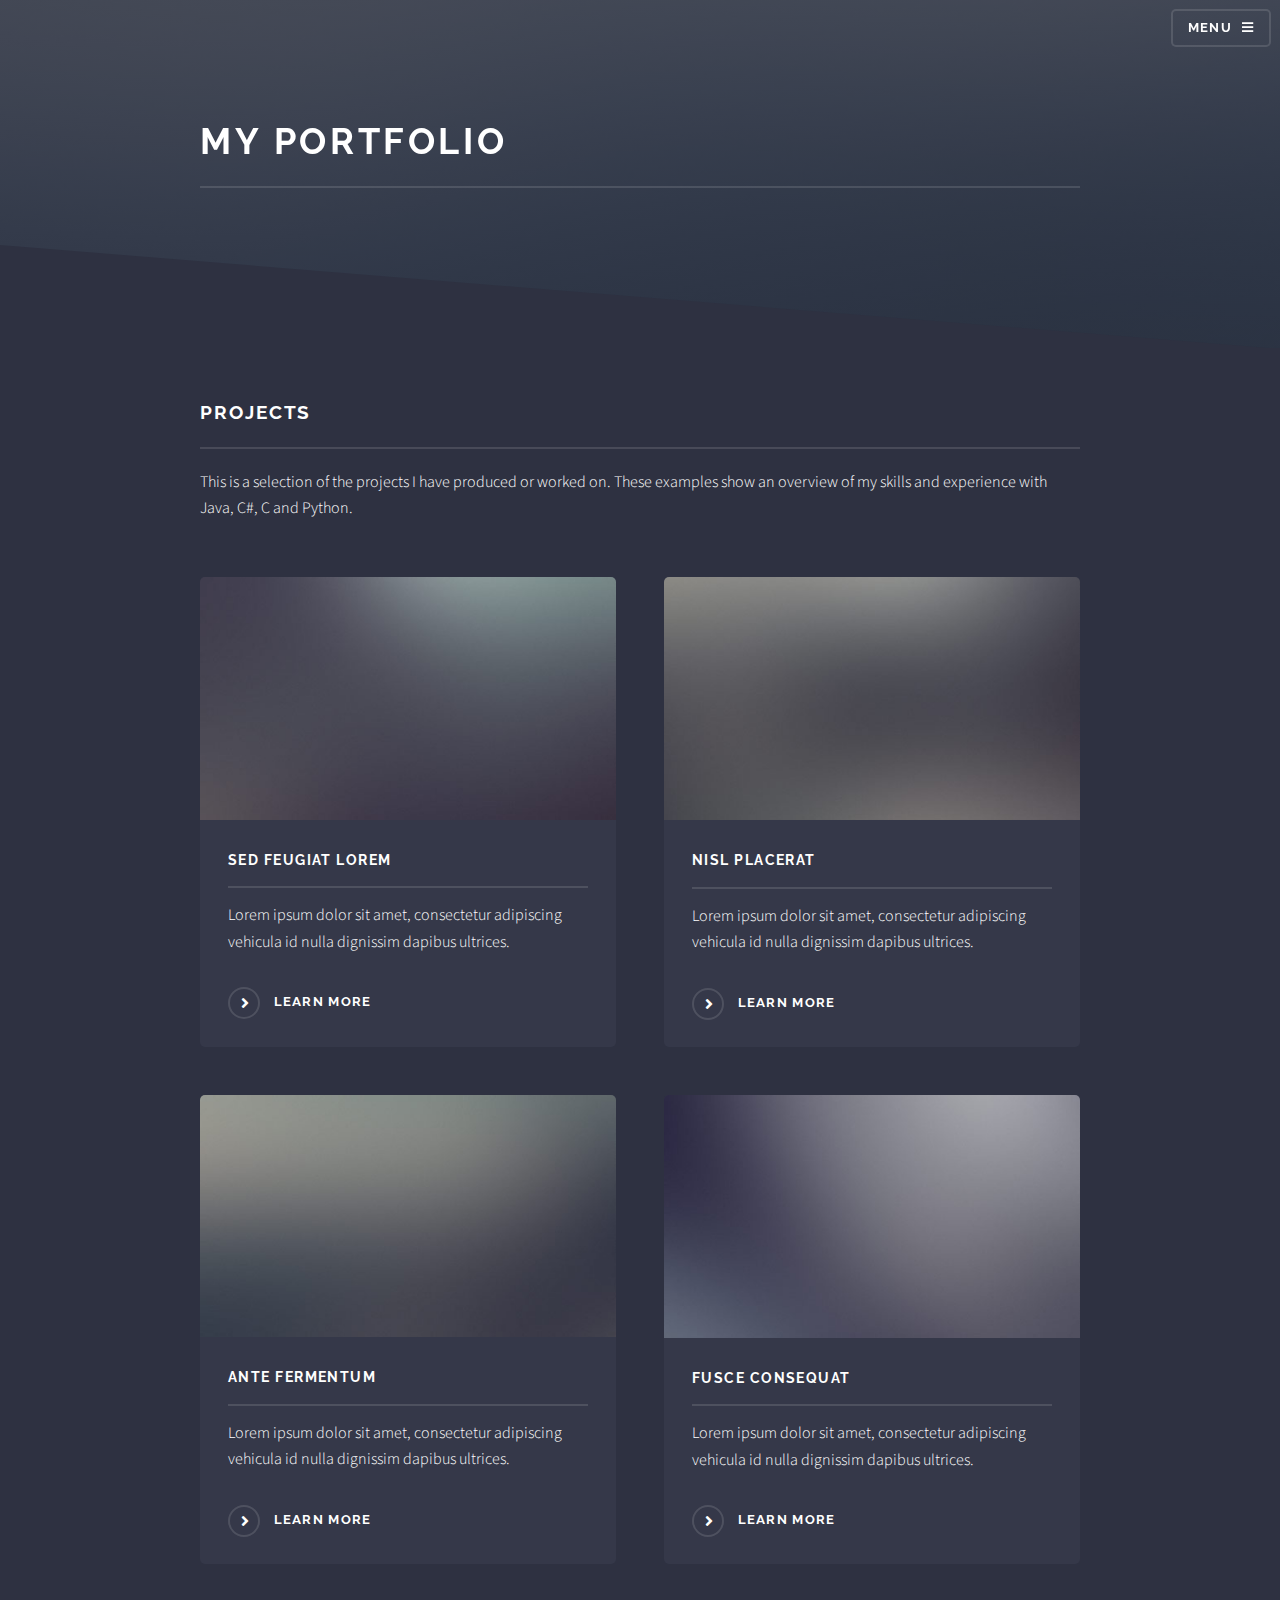
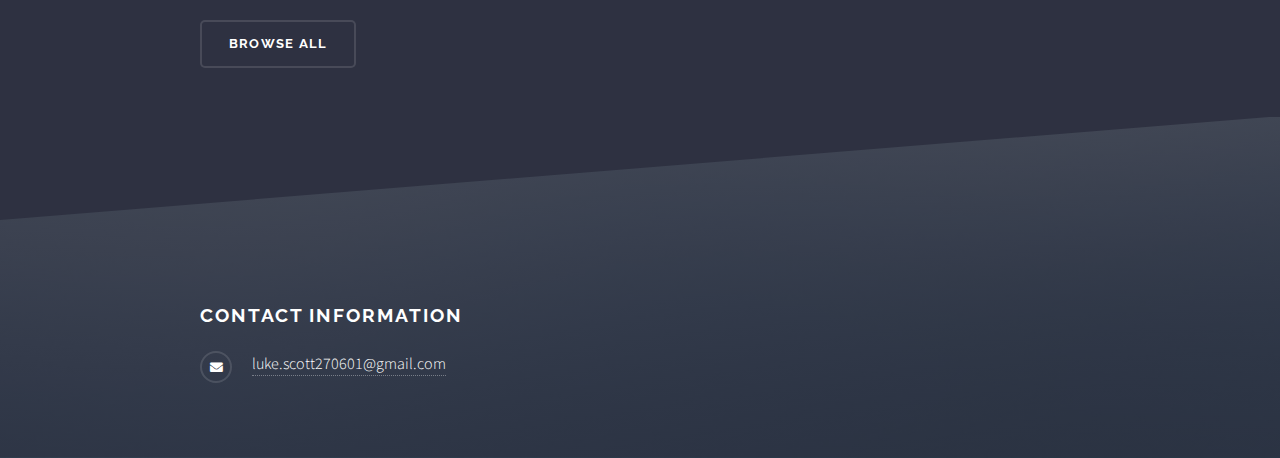
==== commit 227e079f: "Removed original formatting from template" ====
--- a/index.html
+++ b/index.html
@@ -4,9 +4,9 @@
 	html5up.net | @ajlkn
 	Free for personal and commercial use under the CCA 3.0 license (html5up.net/license)
 -->
-<html>
+<html lang="">
 	<head>
-		<title>Solid State by HTML5 UP</title>
+		<title>My Portfolio</title>
 		<meta charset="utf-8" />
 		<meta name="viewport" content="width=device-width, initial-scale=1, user-scalable=no" />
 		<link rel="stylesheet" href="assets/css/main.css" />
@@ -19,7 +19,7 @@
 
 				<!-- Header -->
 					<header id="header" class="alt">
-						<h1><a href="index.html">Solid State</a></h1>
+						<h1><a href="index.html">My Portfolio</a></h1>
 						<nav>
 							<a href="#menu">Menu</a>
 						</nav>
@@ -43,56 +43,18 @@
 				<!-- Banner -->
 					<section id="banner">
 						<div class="inner">
-							<div class="logo"><span class="icon fa-gem"></span></div>
-							<h2>This is Solid State</h2>
-							<p>Another free + fully responsive site template by <a href="http://html5up.net">HTML5 UP</a></p>
+							<h2>My Portfolio</h2>
 						</div>
 					</section>
 
 				<!-- Wrapper -->
 					<section id="wrapper">
 
-						<!-- One -->
-							<section id="one" class="wrapper spotlight style1">
-								<div class="inner">
-									<a href="#" class="image"><img src="images/pic01.jpg" alt="" /></a>
-									<div class="content">
-										<h2 class="major">Magna arcu feugiat</h2>
-										<p>Lorem ipsum dolor sit amet, etiam lorem adipiscing elit. Cras turpis ante, nullam sit amet turpis non, sollicitudin posuere urna. Mauris id tellus arcu. Nunc vehicula id nulla dignissim dapibus. Nullam ultrices, neque et faucibus viverra, ex nulla cursus.</p>
-										<a href="#" class="special">Learn more</a>
-									</div>
-								</div>
-							</section>
-
-						<!-- Two -->
-							<section id="two" class="wrapper alt spotlight style2">
-								<div class="inner">
-									<a href="#" class="image"><img src="images/pic02.jpg" alt="" /></a>
-									<div class="content">
-										<h2 class="major">Tempus adipiscing</h2>
-										<p>Lorem ipsum dolor sit amet, etiam lorem adipiscing elit. Cras turpis ante, nullam sit amet turpis non, sollicitudin posuere urna. Mauris id tellus arcu. Nunc vehicula id nulla dignissim dapibus. Nullam ultrices, neque et faucibus viverra, ex nulla cursus.</p>
-										<a href="#" class="special">Learn more</a>
-									</div>
-								</div>
-							</section>
-
-						<!-- Three -->
-							<section id="three" class="wrapper spotlight style3">
-								<div class="inner">
-									<a href="#" class="image"><img src="images/pic03.jpg" alt="" /></a>
-									<div class="content">
-										<h2 class="major">Nullam dignissim</h2>
-										<p>Lorem ipsum dolor sit amet, etiam lorem adipiscing elit. Cras turpis ante, nullam sit amet turpis non, sollicitudin posuere urna. Mauris id tellus arcu. Nunc vehicula id nulla dignissim dapibus. Nullam ultrices, neque et faucibus viverra, ex nulla cursus.</p>
-										<a href="#" class="special">Learn more</a>
-									</div>
-								</div>
-							</section>
-
 						<!-- Four -->
 							<section id="four" class="wrapper alt style1">
 								<div class="inner">
-									<h2 class="major">Vitae phasellus</h2>
-									<p>Cras mattis ante fermentum, malesuada neque vitae, eleifend erat. Phasellus non pulvinar erat. Fusce tincidunt, nisl eget mattis egestas, purus ipsum consequat orci, sit amet lobortis lorem lacus in tellus. Sed ac elementum arcu. Quisque placerat auctor laoreet.</p>
+									<h2 class="major">Projects</h2>
+									<p>This is a selection of the projects I have produced or worked on. These examples show an overview of my skills and experience with Java, C#, C and Python.</p>
 									<section class="features">
 										<article>
 											<a href="#" class="image"><img src="images/pic04.jpg" alt="" /></a>
@@ -130,41 +92,9 @@
 				<!-- Footer -->
 					<section id="footer">
 						<div class="inner">
-							<h2 class="major">Get in touch</h2>
-							<p>Cras mattis ante fermentum, malesuada neque vitae, eleifend erat. Phasellus non pulvinar erat. Fusce tincidunt, nisl eget mattis egestas, purus ipsum consequat orci, sit amet lobortis lorem lacus in tellus. Sed ac elementum arcu. Quisque placerat auctor laoreet.</p>
-							<form method="post" action="#">
-								<div class="fields">
-									<div class="field">
-										<label for="name">Name</label>
-										<input type="text" name="name" id="name" />
-									</div>
-									<div class="field">
-										<label for="email">Email</label>
-										<input type="email" name="email" id="email" />
-									</div>
-									<div class="field">
-										<label for="message">Message</label>
-										<textarea name="message" id="message" rows="4"></textarea>
-									</div>
-								</div>
-								<ul class="actions">
-									<li><input type="submit" value="Send Message" /></li>
-								</ul>
-							</form>
+							<h2>Contact Information</h2>
 							<ul class="contact">
-								<li class="icon solid fa-home">
-									Untitled Inc<br />
-									1234 Somewhere Road Suite #2894<br />
-									Nashville, TN 00000-0000
-								</li>
-								<li class="icon solid fa-phone">(000) 000-0000</li>
-								<li class="icon solid fa-envelope"><a href="#">information@untitled.tld</a></li>
-								<li class="icon brands fa-twitter"><a href="#">twitter.com/untitled-tld</a></li>
-								<li class="icon brands fa-facebook-f"><a href="#">facebook.com/untitled-tld</a></li>
-								<li class="icon brands fa-instagram"><a href="#">instagram.com/untitled-tld</a></li>
-							</ul>
-							<ul class="copyright">
-								<li>&copy; Untitled Inc. All rights reserved.</li><li>Design: <a href="http://html5up.net">HTML5 UP</a></li>
+								<li class="icon solid fa-envelope"><a>luke.scott270601@gmail.com</a></li>
 							</ul>
 						</div>
 					</section>
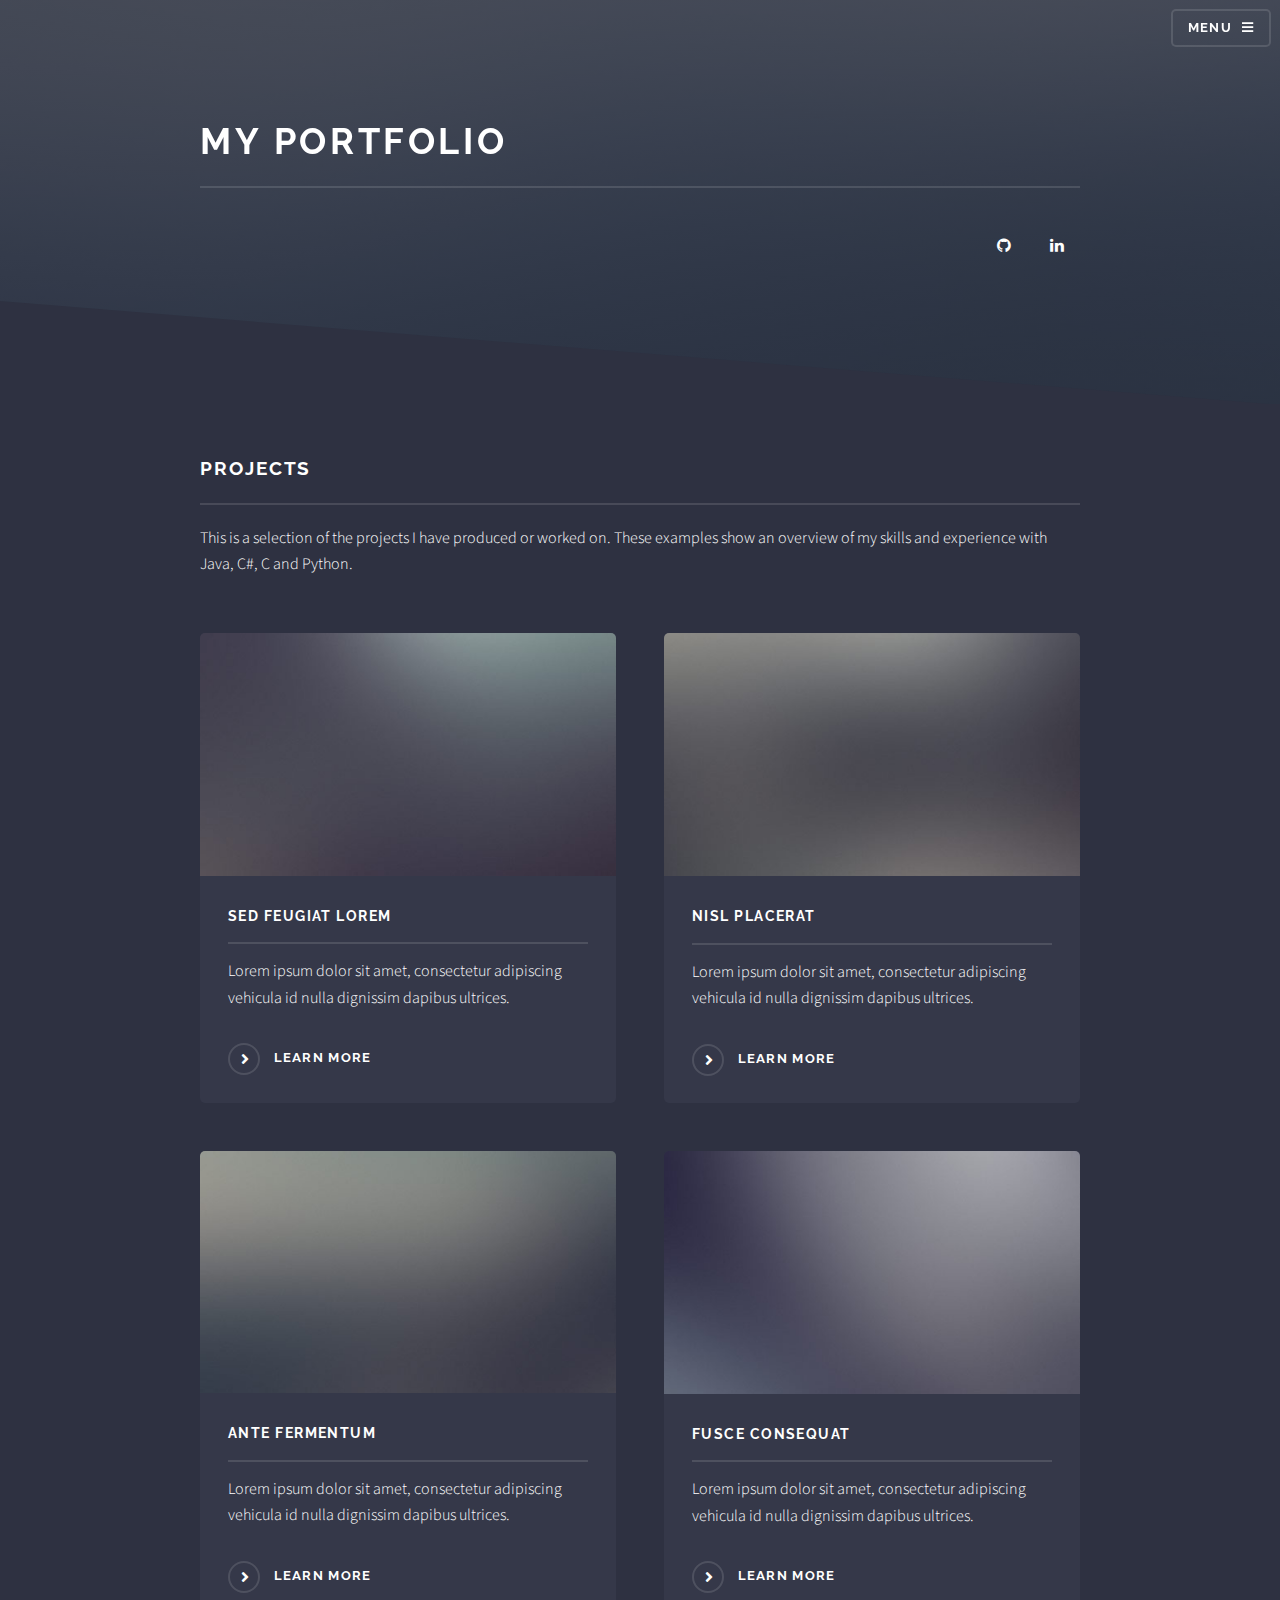
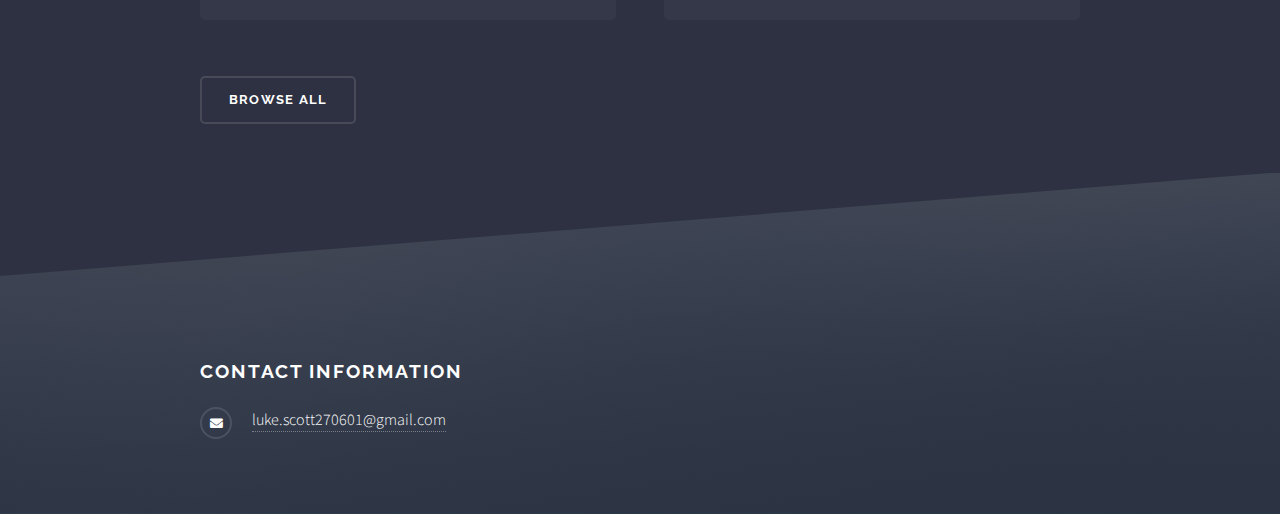
==== commit 39f41725: "Added buttons links to GitHub and LinkedIn" ====
--- a/index.html
+++ b/index.html
@@ -13,6 +13,10 @@
 		<noscript><link rel="stylesheet" href="assets/css/noscript.css" /></noscript>
 	</head>
 	<body class="is-preload">
+
+	<!-- Add icon library -->
+	<link rel="stylesheet" href="https://cdnjs.cloudflare.com/ajax/libs/font-awesome/4.7.0/css/font-awesome.min.css">
+
 
 		<!-- Page Wrapper -->
 			<div id="page-wrapper">
@@ -33,8 +37,6 @@
 								<li><a href="index.html">Home</a></li>
 								<li><a href="generic.html">Generic</a></li>
 								<li><a href="elements.html">Elements</a></li>
-								<li><a href="#">Log In</a></li>
-								<li><a href="#">Sign Up</a></li>
 							</ul>
 							<a href="#" class="close">Close</a>
 						</div>
@@ -44,6 +46,10 @@
 					<section id="banner">
 						<div class="inner">
 							<h2>My Portfolio</h2>
+							<div class="align-right">
+								<a href="https://www.linkedin.com/in/luke-scott-1831b61a7/" class="fa fa-github"></a>
+								<a href="https://github.com/Luke270601" class="fa fa-linkedin"></a>
+							</div>
 						</div>
 					</section>
 
--- a/assets/css/main.css
+++ b/assets/css/main.css
@@ -1,10 +1,10 @@
 @import url(fontawesome-all.min.css);
 @import url("https://fonts.googleapis.com/css?family=Raleway:200,700|Source+Sans+Pro:300,600,300italic,600italic");
 
-/*
-	Solid State by HTML5 UP
-	html5up.net | @ajlkn
-	Free for personal and commercial use under the CCA 3.0 license (html5up.net/license)
+/*
+	Solid State by HTML5 UP
+	html5up.net | @ajlkn
+	Free for personal and commercial use under the CCA 3.0 license (html5up.net/license)
 */
 
 html, body, div, span, applet, object,
@@ -75,7 +75,7 @@
 /* Basic */
 
 	@-ms-viewport {
-		width: device-width;
+		width: auto;
 	}
 
 	body {
@@ -101,11 +101,11 @@
 	body {
 		background-color: #2e3141;
 		background-image: linear-gradient(to top, rgba(46, 49, 65, 0.8), rgba(46, 49, 65, 0.8)), url("../../images/bg.jpg");
-		background-size: auto,+		background-size: auto,
  cover;
-		background-attachment: fixed,+		background-attachment: fixed,
  fixed;
-		background-position: center,+		background-position: center,
  center;
 	}
 
@@ -3467,9 +3467,9 @@
 				padding: 7em 0 8.25em 0 ;
 				background-color: #2e3141;
 				background-image: linear-gradient(to top, rgba(46, 49, 65, 0.8), rgba(46, 49, 65, 0.8)), url("../../images/bg.jpg");
-				background-size: auto,+				background-size: auto,
  cover;
-				background-position: center,+				background-position: center,
  center;
 				margin-bottom: -6.5em;
 			}
@@ -3579,9 +3579,9 @@
 			padding: 9em 0 6.25em 0 ;
 			background-color: #2e3141;
 			background-image: linear-gradient(to top, rgba(46, 49, 65, 0.8), rgba(46, 49, 65, 0.8)), url("../../images/bg.jpg");
-			background-size: auto,+			background-size: auto,
  cover;
-			background-position: center,+			background-position: center,
  0% 30%;
 			margin-bottom: -6.5em;
 		}
@@ -3592,9 +3592,9 @@
 
 		#wrapper > header {
 			padding: 11em 3em 7.375em 3em ;
-			background-size: auto,+			background-size: auto,
  cover;
-			background-position: center,+			background-position: center,
  0% 0%;
 			margin-bottom: -4.75em;
 		}
@@ -3609,7 +3609,7 @@
 
 		#wrapper > header {
 			padding: 6.5em 2em 3em 2em ;
-			background-size: auto,+			background-size: auto,
  125%;
 			margin-bottom: -2.5em;
 		}
@@ -4072,9 +4072,9 @@
 		#footer {
 			background-color: #2e3141;
 			background-image: linear-gradient(to top, rgba(46, 49, 65, 0.8), rgba(46, 49, 65, 0.8)), url("../../images/bg.jpg");
-			background-size: auto,+			background-size: auto,
  cover;
-			background-position: center,+			background-position: center,
  center;
 			margin-top: -6.5em;
 			padding-top: 6.5em;
@@ -4153,4 +4153,31 @@
 			padding: 2em 1.5em 0.1em 1.5em ;
 		}
 
-	}+	}
+
+/* Style all font awesome icons */
+.fa {
+	padding: 20px;
+	font-size: 30px;
+	width: 50px;
+	text-align: center;
+	text-decoration: none;
+	border:0px;
+}
+
+/* Add a hover effect if you want */
+.fa:hover {
+	opacity: 0.7;
+}
+
+/* Set a specific color for each brand */
+
+/* LinkedIn */
+.fa-linkedin {
+	color: white;
+}
+
+/* GitHub */
+.fa-github {
+	color: white;
+}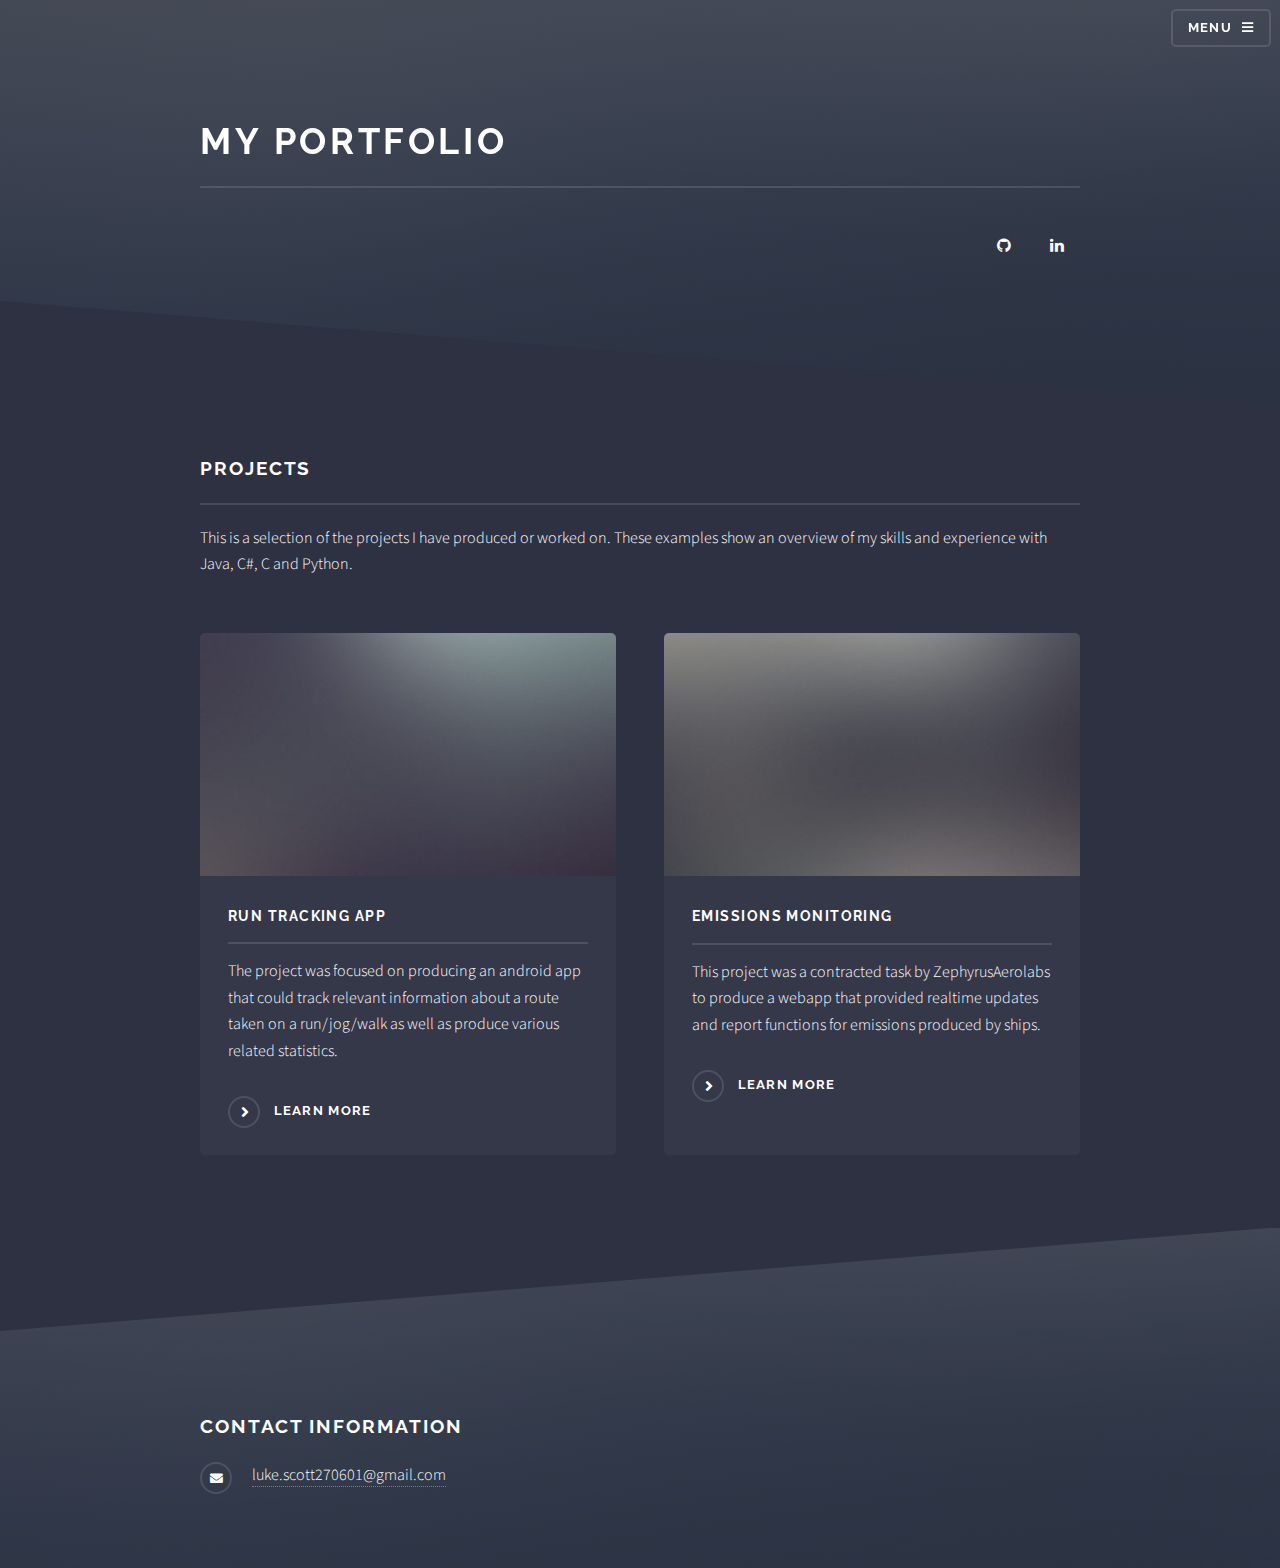
==== commit 2555345b: "Added two projects to and likes in and created a page for each new project" ====
--- a/index.html
+++ b/index.html
@@ -47,8 +47,8 @@
 						<div class="inner">
 							<h2>My Portfolio</h2>
 							<div class="align-right">
-								<a href="https://www.linkedin.com/in/luke-scott-1831b61a7/" class="fa fa-github"></a>
-								<a href="https://github.com/Luke270601" class="fa fa-linkedin"></a>
+								<a href="https://github.com/Luke270601" class="fa fa-github" target="_blank"></a>
+								<a href="https://www.linkedin.com/in/luke-scott-1831b61a7/" class="fa fa-linkedin" target="_blank"></a>
 							</div>
 						</div>
 					</section>
@@ -56,40 +56,29 @@
 				<!-- Wrapper -->
 					<section id="wrapper">
 
-						<!-- Four -->
+						<!-- Projects -->
 							<section id="four" class="wrapper alt style1">
 								<div class="inner">
 									<h2 class="major">Projects</h2>
-									<p>This is a selection of the projects I have produced or worked on. These examples show an overview of my skills and experience with Java, C#, C and Python.</p>
+									<p>This is a selection of the projects I have produced or worked on. These examples show an overview of my skills and
+										experience with Java, C#, C and Python.</p>
 									<section class="features">
 										<article>
-											<a href="#" class="image"><img src="images/pic04.jpg" alt="" /></a>
-											<h3 class="major">Sed feugiat lorem</h3>
-											<p>Lorem ipsum dolor sit amet, consectetur adipiscing vehicula id nulla dignissim dapibus ultrices.</p>
-											<a href="#" class="special">Learn more</a>
+											<a href="Running%20App.html" class="image"><img src="images/pic04.jpg" alt="" /></a>
+											<h3 class="major">Run Tracking App</h3>
+											<p>The project was focused on producing an android app that could track relevant information about
+											a route taken on a run/jog/walk as well as produce various related statistics.</p>
+											<a href="Running%20App.html" class="special">Learn more</a>
 										</article>
 										<article>
-											<a href="#" class="image"><img src="images/pic05.jpg" alt="" /></a>
-											<h3 class="major">Nisl placerat</h3>
-											<p>Lorem ipsum dolor sit amet, consectetur adipiscing vehicula id nulla dignissim dapibus ultrices.</p>
-											<a href="#" class="special">Learn more</a>
-										</article>
-										<article>
-											<a href="#" class="image"><img src="images/pic06.jpg" alt="" /></a>
-											<h3 class="major">Ante fermentum</h3>
-											<p>Lorem ipsum dolor sit amet, consectetur adipiscing vehicula id nulla dignissim dapibus ultrices.</p>
-											<a href="#" class="special">Learn more</a>
-										</article>
-										<article>
-											<a href="#" class="image"><img src="images/pic07.jpg" alt="" /></a>
-											<h3 class="major">Fusce consequat</h3>
-											<p>Lorem ipsum dolor sit amet, consectetur adipiscing vehicula id nulla dignissim dapibus ultrices.</p>
-											<a href="#" class="special">Learn more</a>
+											<a href="Emmisions%20Monotoring.html" class="image"><img src="images/pic05.jpg" alt="" /></a>
+											<h3 class="major">Emissions Monitoring</h3>
+											<p>This project was a contracted task by ZephyrusAerolabs to produce a webapp
+												that provided realtime updates and report functions for emissions produced by
+												ships.</p>
+											<a href="Emmisions%20Monotoring.html" class="special">Learn more</a>
 										</article>
 									</section>
-									<ul class="actions">
-										<li><a href="#" class="button">Browse All</a></li>
-									</ul>
 								</div>
 							</section>
 
